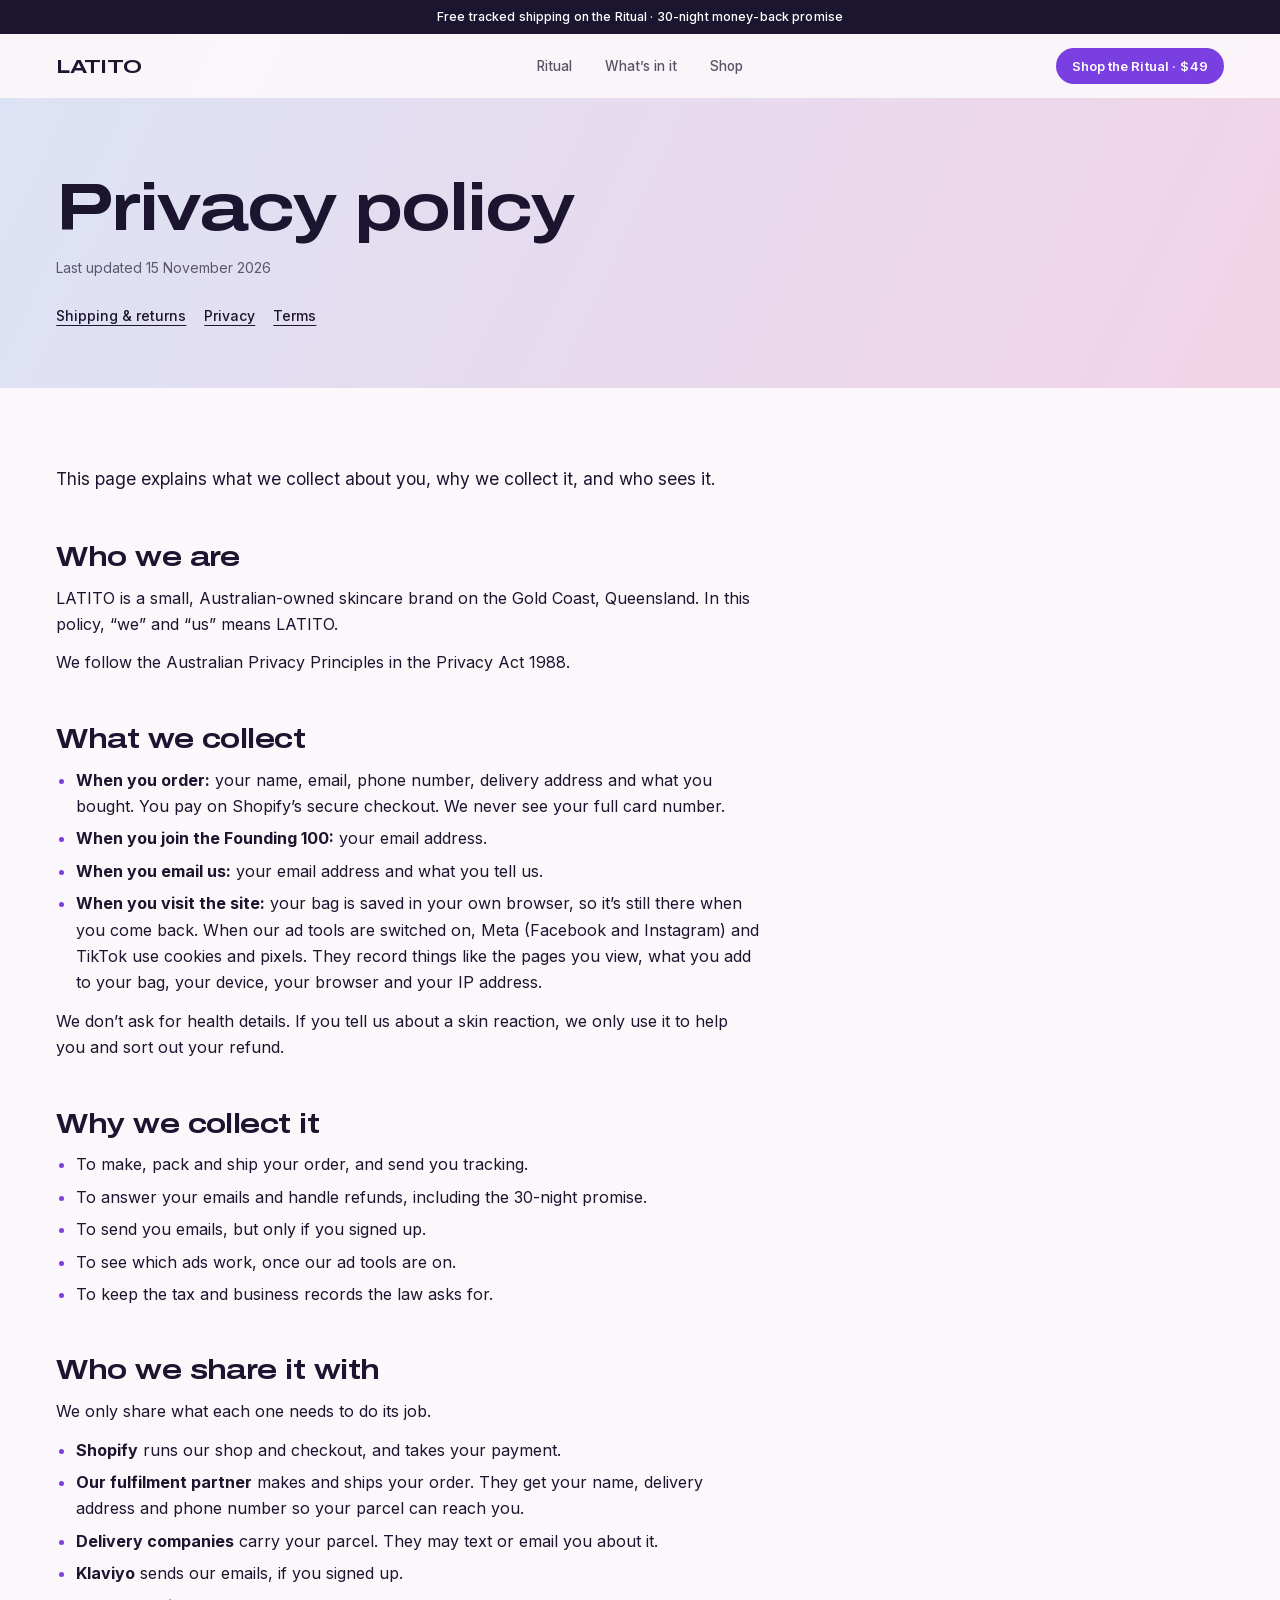
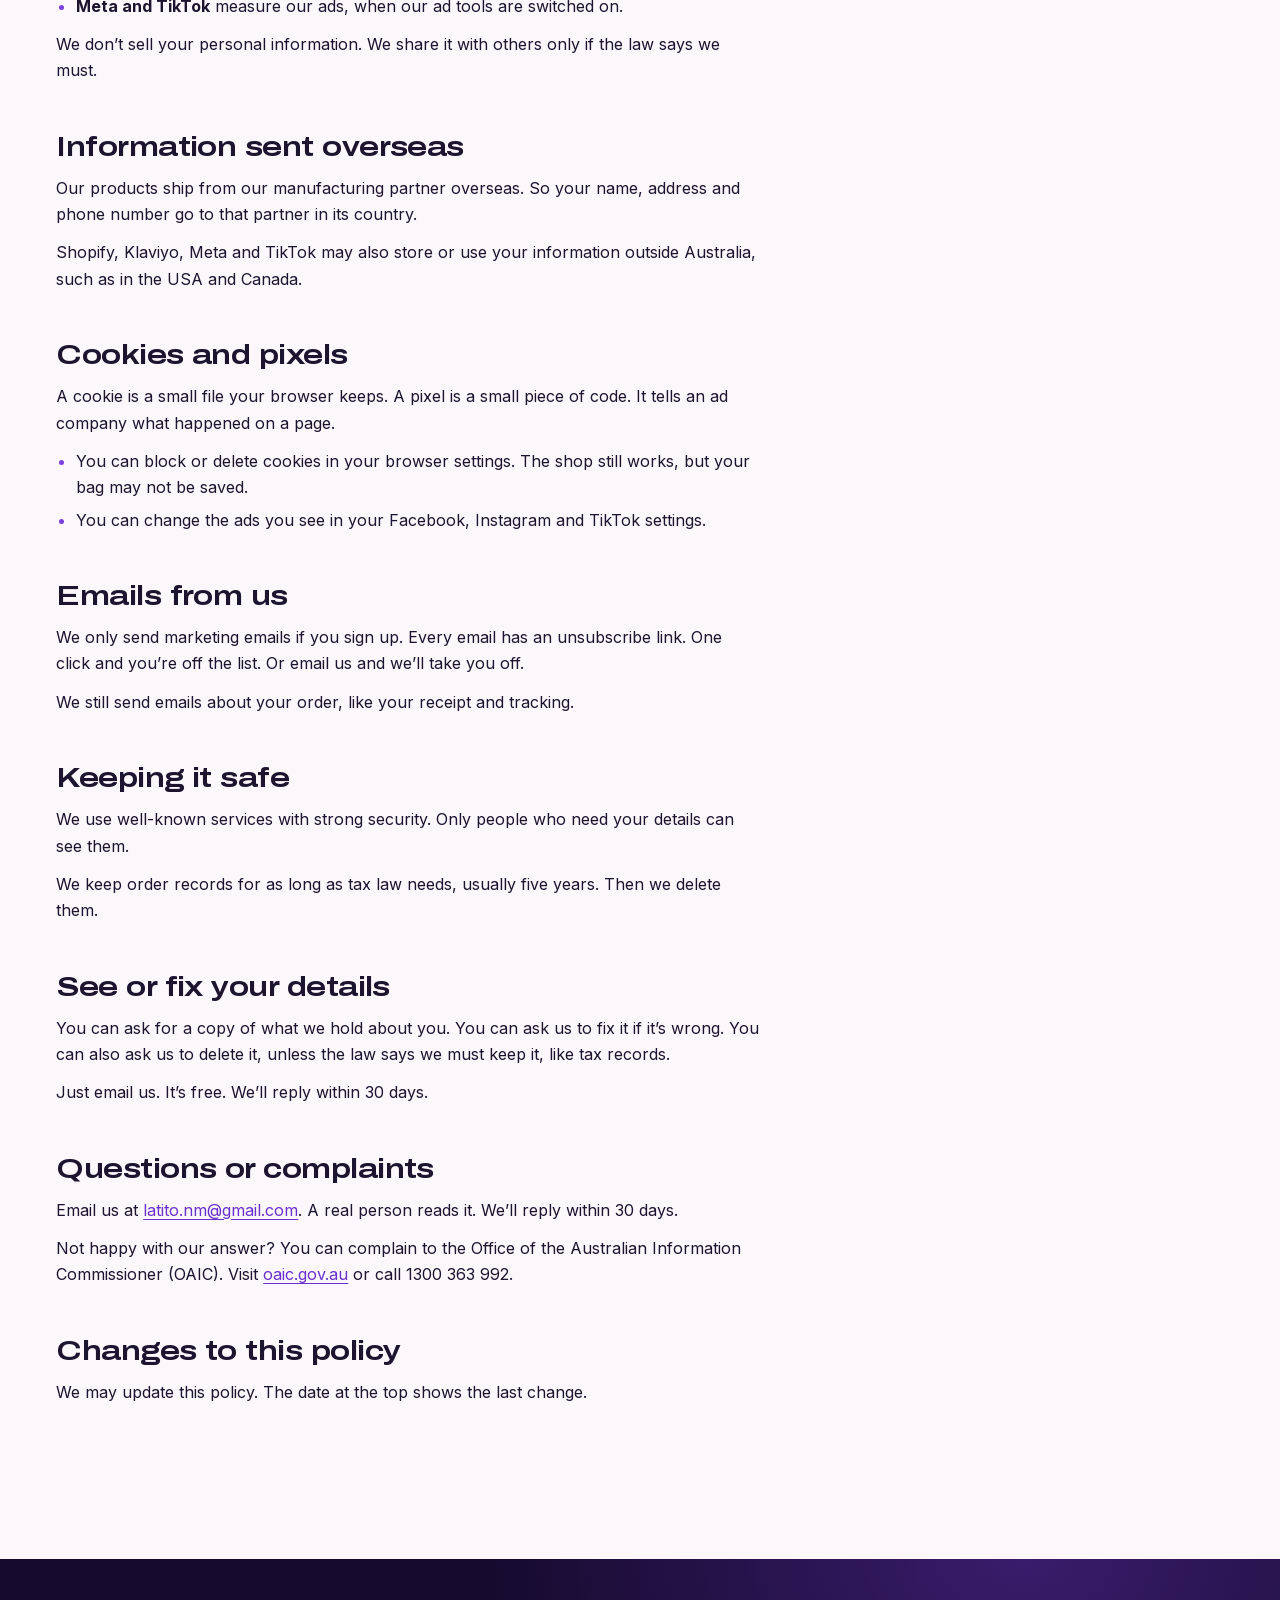
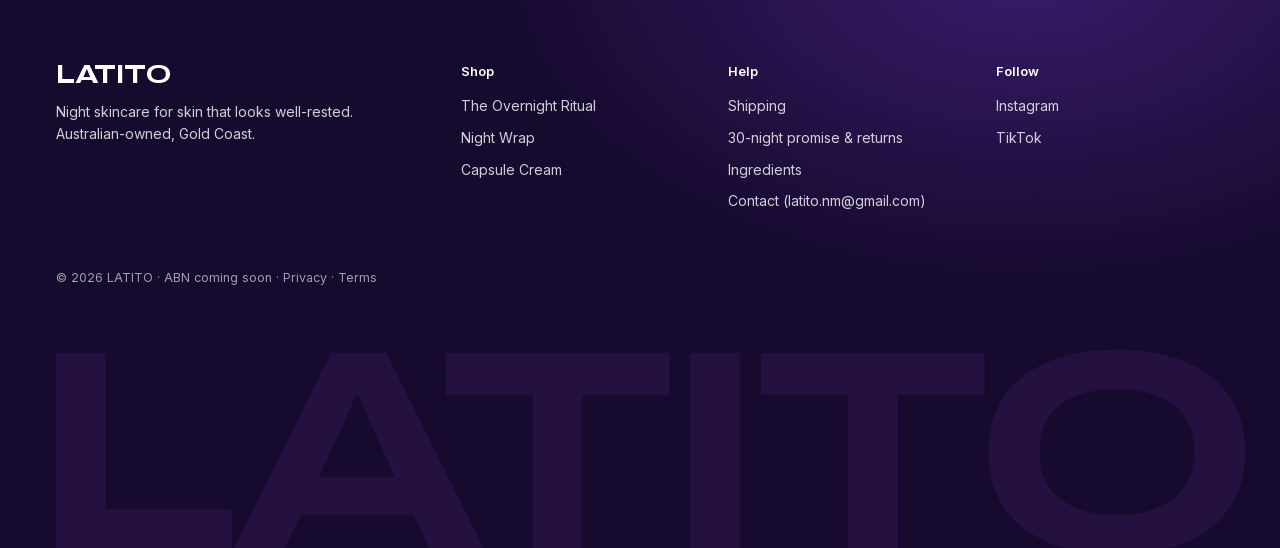
==== privacy.html @ 0ea008b0 "Stepped scroll film, policy pages, pixel and Klaviyo wiring, Shopify checkout handoff - One gesture " ====
<!doctype html>
<html lang="en-AU">
<head>
<meta name="robots" content="noindex, nofollow">
<meta charset="utf-8">
<meta name="viewport" content="width=device-width, initial-scale=1, viewport-fit=cover">
<title>Privacy policy | LATITO</title>
<meta name="description" content="How LATITO collects, uses and protects your personal information, under the Australian Privacy Principles.">
<link rel="canonical" href="https://latito.com.au/skin/privacy.html">
<meta name="theme-color" content="#DCE3F6">
<meta property="og:type" content="website">
<meta property="og:site_name" content="LATITO">
<meta property="og:title" content="Privacy policy | LATITO">
<meta property="og:description" content="How LATITO collects, uses and protects your personal information, under the Australian Privacy Principles.">
<meta property="og:url" content="https://latito.com.au/skin/privacy.html">
<meta property="og:image" content="https://latito.com.au/skin/assets/img/og.jpg">
<meta property="og:locale" content="en_AU">
<link rel="icon" href="assets/img/favicon.svg" type="image/svg+xml">
<link rel="preload" href="assets/fonts/archivo-var-latin.woff2" as="font" type="font/woff2" crossorigin>
<link rel="stylesheet" href="assets/css/styles.css">
<script src="assets/js/site.config.js" defer></script>
<script src="assets/js/track.js" defer></script>
<script src="assets/js/fill.js" defer></script>
</head>
<body class="is-legal" id="top">
<a class="skip" href="#main">Skip to content</a>

<header class="hdr" data-theme="light">
  <p class="announce"><span><span class="announce__l">Free tracked shipping on the Ritual · 30-night money-back promise</span></span></p>
  <nav class="nav" aria-label="Main">
    <a class="nav__brand" href="./">LATITO</a>
    <ul class="nav__links">
      <li><a href="./#ritual">Ritual</a></li>
      <li><a href="./#formula">What’s in it</a></li>
      <li><a href="./#shop">Shop</a></li>
    </ul>
    <div class="nav__end">
    <a class="btn btn--sm nav__cta is-on" href="./#shop">Shop the Ritual · <span data-m="ritual">$49</span></a>
    </div>
  </nav>
</header>

<main id="main">
  <section class="legal-hero">
    <div class="wrap">
      <h1 class="display">Privacy policy</h1>
      <p>Last updated 15 November 2026</p>
      <nav class="legal__nav" aria-label="Policies"><a href="shipping-returns.html">Shipping &amp; returns</a> <a href="privacy.html" aria-current="page">Privacy</a> <a href="terms.html">Terms</a></nav>
    </div>
  </section>
  <div class="legal">
    <div class="wrap">
      <div class="legal__body">
        <p>This page explains what we collect about you, why we collect it, and who sees it.</p>
        <!-- CONFIRM: the legal name of the business (sole trader or company). Businesses under $3 million turnover can be exempt from the Privacy Act; this policy follows the APPs anyway. -->
        <h2 id="who">Who we are</h2>
        <p>LATITO is a small, Australian-owned skincare brand on the Gold Coast, Queensland. In this policy, “we” and “us” means LATITO.</p>
        <p>We follow the Australian Privacy Principles in the Privacy Act 1988.</p>

        <h2 id="collect">What we collect</h2>
        <ul>
          <li><strong>When you order:</strong> your name, email, phone number, delivery address and what you bought. You pay on Shopify’s secure checkout. We never see your full card number.</li>
          <li><strong>When you join the Founding 100:</strong> your email address.</li>
          <li><strong>When you email us:</strong> your email address and what you tell us.</li>
          <li><strong>When you visit the site:</strong> your bag is saved in your own browser, so it’s still there when you come back. When our ad tools are switched on, Meta (Facebook and Instagram) and TikTok use cookies and pixels. They record things like the pages you view, what you add to your bag, your device, your browser and your IP address.</li>
        </ul>
        <p>We don’t ask for health details. If you tell us about a skin reaction, we only use it to help you and sort out your refund.</p>

        <h2 id="why">Why we collect it</h2>
        <ul>
          <li>To make, pack and ship your order, and send you tracking.</li>
          <li>To answer your emails and handle refunds, including the 30-night promise.</li>
          <li>To send you emails, but only if you signed up.</li>
          <li>To see which ads work, once our ad tools are on.</li>
          <li>To keep the tax and business records the law asks for.</li>
        </ul>

        <h2 id="share">Who we share it with</h2>
        <p>We only share what each one needs to do its job.</p>
        <ul>
          <li><strong>Shopify</strong> runs our shop and checkout, and takes your payment.</li>
          <li><strong>Our fulfilment partner</strong> makes and ships your order. They get your name, delivery address and phone number so your parcel can reach you.</li>
          <li><strong>Delivery companies</strong> carry your parcel. They may text or email you about it.</li>
          <li><strong>Klaviyo</strong> sends our emails, if you signed up.</li>
          <li><strong>Meta and TikTok</strong> measure our ads, when our ad tools are switched on.</li>
        </ul>
        <!-- CONFIRM: name the fulfilment partner (for example the DSers app and the AliExpress supplier) if you want them listed by name. -->
        <p>We don’t sell your personal information. We share it with others only if the law says we must.</p>

        <h2 id="overseas">Information sent overseas</h2>
        <p>Our products ship from our manufacturing partner overseas. So your name, address and phone number go to that partner in its country.</p>
        <p>Shopify, Klaviyo, Meta and TikTok may also store or use your information outside Australia, such as in the USA and Canada.</p>
        <!-- CONFIRM: the fulfilment partner's country (likely China) and add it above. Check each provider's current data locations. -->

        <h2 id="cookies">Cookies and pixels</h2>
        <p>A cookie is a small file your browser keeps. A pixel is a small piece of code. It tells an ad company what happened on a page.</p>
        <ul>
          <li>You can block or delete cookies in your browser settings. The shop still works, but your bag may not be saved.</li>
          <li>You can change the ads you see in your Facebook, Instagram and TikTok settings.</li>
        </ul>

        <h2 id="emails">Emails from us</h2>
        <p>We only send marketing emails if you sign up. Every email has an unsubscribe link. One click and you’re off the list. Or email us and we’ll take you off.</p>
        <p>We still send emails about your order, like your receipt and tracking.</p>

        <h2 id="safe">Keeping it safe</h2>
        <p>We use well-known services with strong security. Only people who need your details can see them.</p>
        <p>We keep order records for as long as tax law needs, usually five years. Then we delete them.</p>
        <!-- CONFIRM: how long order and email records are kept. -->

        <h2 id="access">See or fix your details</h2>
        <p>You can ask for a copy of what we hold about you. You can ask us to fix it if it’s wrong. You can also ask us to delete it, unless the law says we must keep it, like tax records.</p>
        <p>Just email us. It’s free. We’ll reply within 30 days.</p>

        <h2 id="contact">Questions or complaints</h2>
        <p>Email us at <a href="mailto:latito.nm@gmail.com" data-mailto><span data-c="email">latito.nm@gmail.com</span></a>. A real person reads it. We’ll reply within 30 days.</p>
        <p>Not happy with our answer? You can complain to the Office of the Australian Information Commissioner (OAIC). Visit <a href="https://www.oaic.gov.au/">oaic.gov.au</a> or call 1300 363 992.</p>

        <h2 id="changes">Changes to this policy</h2>
        <p>We may update this policy. The date at the top shows the last change.</p>
      </div>
    </div>
  </div>
</main>

<!-- ============ FOOTER ============ -->
<footer class="foot" data-nav-theme="plum">
  <div class="wrap">
    <div class="foot__grid">
      <div class="foot__brand">
        <p class="foot__mark">LATITO</p>
        <p>Night skincare for skin that looks well-rested. Australian-owned, Gold Coast.</p>
      </div>
      <nav class="foot__col" aria-label="Shop">
        <h2>Shop</h2>
        <ul><li><a href="./#shop">The Overnight Ritual</a></li><li><a href="./#shop">Night Wrap</a></li><li><a href="./#shop">Capsule Cream</a></li></ul>
      </nav>
      <nav class="foot__col" aria-label="Help">
        <h2>Help</h2>
        <ul>
          <li><a href="shipping-returns.html">Shipping</a></li>
          <li><a href="shipping-returns.html#promise">30-night promise &amp; returns</a></li>
          <li><a href="./#shop">Ingredients</a></li>
          <li><a href="mailto:latito.nm@gmail.com" data-mailto>Contact (<span data-c="email">latito.nm@gmail.com</span>)</a></li>
        </ul>
      </nav>
      <nav class="foot__col" aria-label="Follow">
        <h2>Follow</h2>
        <ul><li><a href="#" data-social="instagram">Instagram</a></li><li><a href="#" data-social="tiktok">TikTok</a></li></ul>
      </nav>
    </div>
    <p class="foot__legal">© 2026 LATITO · <span data-abn>ABN coming soon</span> · <a href="privacy.html">Privacy</a> · <a href="terms.html">Terms</a></p>
  </div>
  <p class="foot__giant" aria-hidden="true">LATITO</p>
</footer>
</body>
</html>
---- assets/css/styles.css ----
/* LATITO Skin — styles */
@font-face {
  font-family: 'Archivo';
  src: url(../fonts/archivo-var-latin.woff2) format('woff2');
  font-weight: 100 900;
  font-stretch: 62% 125%;
  font-style: normal;
  font-display: swap;
}
@font-face {
  font-family: 'Inter';
  src: url(../fonts/inter-var-latin.woff2) format('woff2');
  font-weight: 100 900;
  font-style: normal;
  font-display: swap;
}

:root {
  --bg-a: #DCE3F6;
  --bg-b: #F3D3E6;
  --ink: #1B1530;
  --ink-2: #5B5670;
  --violet: #7A3FE0;
  --violet-d: #6930CF;
  --plum-0: #160A2E;
  --plum-1: #3A1670;
  --blush-card: #F6E4EE;
  --paper: #FBF7FA;
  --line: rgba(27, 21, 48, .1);
  --f-display: 'Archivo', 'Helvetica Neue', Arial, sans-serif;
  --f-body: 'Inter', system-ui, -apple-system, 'Segoe UI', sans-serif;
  --ease-out: cubic-bezier(.23, 1, .32, 1);
  --ease-io: cubic-bezier(.77, 0, .175, 1);
  --ease-drawer: cubic-bezier(.32, .72, 0, 1);
  --gutter: max(clamp(20px, 4.4vw, 64px), env(safe-area-inset-left, 0px), env(safe-area-inset-right, 0px)); /* clears the notch in landscape */
  --maxw: 1320px;
  --bar-h: 34px;
  --nav-h: 64px;
  --sect: clamp(96px, 12vw, 176px);
}

*, *::before, *::after { box-sizing: border-box; }
html {
  -webkit-text-size-adjust: 100%;
  -webkit-tap-highlight-color: transparent;
  background: var(--paper);
}
body {
  margin: 0;
  font: 400 16px/1.55 var(--f-body);
  color: var(--ink);
  background: var(--paper);
  -webkit-font-smoothing: antialiased;
  -moz-osx-font-smoothing: grayscale;
  text-rendering: optimizeLegibility;
  overflow-x: clip;
}
img, svg, canvas { display: block; max-width: 100%; }
img { height: auto; }
h1, h2, h3, p, ol, ul, dl, dd, figure, blockquote, fieldset { margin: 0; padding: 0; }
ol, ul { list-style: none; }
fieldset { border: 0; min-width: 0; }
button, input { font: inherit; color: inherit; }
button { background: none; border: 0; cursor: pointer; padding: 0; }
a { color: inherit; }
button, a, [role="tab"], label.pill { touch-action: manipulation; }
button, [role="tab"], .btn { -webkit-user-select: none; user-select: none; }
::selection { background: var(--violet); color: #fff; }
:focus-visible { outline: 2px solid var(--violet); outline-offset: 3px; border-radius: 6px; }
.nw { white-space: nowrap; }
.sr-only { position: absolute !important; width: 1px; height: 1px; padding: 0; margin: -1px; overflow: hidden; clip: rect(0 0 0 0); white-space: nowrap; border: 0; }
.skip { position: fixed; left: 16px; top: 12px; z-index: 100; padding: 10px 16px; border-radius: 999px; background: var(--ink); color: #fff; text-decoration: none; transform: translateY(-160%); transition: transform .2s var(--ease-out); }
.skip:focus { transform: none; }
[hidden] { display: none !important; }

.wrap { width: 100%; max-width: calc(var(--maxw) + var(--gutter) * 2); margin: 0 auto; padding: 0 var(--gutter); }

/* ---------- type ---------- */
.display {
  font-family: var(--f-display);
  font-stretch: 125%;
  font-weight: 650;
  letter-spacing: -.03em;
  line-height: 1;
}
.accent { color: var(--violet); }
.h2 { font-size: clamp(34px, 4.4vw, 64px); }
.h2 .accent { display: block; }
.eyebrow { font-size: 13px; font-weight: 500; color: var(--ink-2); margin-bottom: 16px; letter-spacing: .005em; }
.lede { font-size: clamp(17px, 1.35vw, 19px); line-height: 1.5; max-width: 34em; }
.note { color: var(--ink-2); font-size: 15px; }

/* ---------- buttons ---------- */
.btn {
  --bg: var(--violet);
  display: inline-flex; align-items: center; justify-content: center; gap: .35em;
  min-height: 44px; padding: 0 22px;
  border-radius: 999px;
  background: var(--bg); color: #fff;
  font: 600 14px/1 var(--f-body); letter-spacing: .005em;
  text-decoration: none; white-space: nowrap;
  transition: transform .16s var(--ease-out), background-color .2s ease;
}
.btn:active { transform: scale(.97); }
.btn--block { width: 100%; min-height: 52px; font-size: 15px; }
.btn--sm { min-height: 40px; padding: 0 18px; font-size: 14px; }
.btn--light { --bg: #fff; color: var(--plum-0); }
.tlink { font-size: 14px; font-weight: 500; text-decoration: underline; text-underline-offset: 5px; text-decoration-thickness: 1px; text-decoration-color: currentColor; transition: color .2s ease; }
.round { width: 44px; height: 44px; border-radius: 50%; display: grid; place-items: center; background: #fff; color: var(--ink); transition: transform .16s var(--ease-out), background-color .2s ease; }
.round:active { transform: scale(.94); }
.round--sm { width: 36px; height: 36px; background: rgba(27, 21, 48, .06); }
@media (hover: hover) and (pointer: fine) {
  .btn:hover { --bg: var(--violet-d); }
  .btn--light:hover { --bg: #EFE6FB; }
  .tlink:hover { color: var(--violet); }
  .round:hover { background: var(--ink); color: #fff; }
}

/* ---------- header ---------- */
.hdr {
  position: fixed; inset: 0 0 auto; z-index: 40;
  transition: transform .45s var(--ease-out);
}
.hdr.is-tucked { transform: translateY(calc(var(--bar-h) * -1)); }
.announce {
  height: var(--bar-h); display: flex; align-items: center; justify-content: center;
  padding: 0 16px; background: var(--ink); color: #fff;
  font-size: 12.5px; font-weight: 500; letter-spacing: .01em; text-align: center;
  white-space: nowrap; overflow: hidden; text-overflow: ellipsis;
}
.announce > span { min-width: 0; overflow: hidden; text-overflow: ellipsis; }
.announce__x, .announce__s { display: none; }
.is-xmas .announce__x { display: inline; }
.nav {
  position: relative;
  height: var(--nav-h);
  display: grid; grid-template-columns: 1fr auto 1fr; align-items: center;
  padding: 0 var(--gutter);
  color: var(--ink);
  transition: color .3s ease;
}
.nav::before { content: ''; position: absolute; inset: 0; z-index: -1; opacity: 0; background: var(--paper); transition: opacity .3s ease, background-color .3s ease; }
.hdr[data-theme="light"] .nav::before { opacity: .94; }
.hdr[data-theme="plum"] .nav { color: #fff; }
.hdr[data-theme="plum"] .nav::before { opacity: .92; background: var(--plum-0); }
.nav__brand { justify-self: start; font: 700 19px/1 var(--f-display); font-stretch: 125%; letter-spacing: -.02em; text-decoration: none; }
.nav__links { display: flex; gap: clamp(18px, 2.6vw, 40px); }
.nav__links a { position: relative; display: block; padding: 10px 0; font-size: 13.5px; font-weight: 500; text-decoration: none; opacity: .72; transition: opacity .2s ease; }
.nav__links a::after { content: ''; position: absolute; left: 0; right: 0; bottom: 4px; height: 1.5px; background: currentColor; transform: scaleX(0); transform-origin: left; transition: transform .35s var(--ease-out); }
.nav__links a.is-active { opacity: 1; }
.nav__links a.is-active::after { transform: scaleX(1); }
@media (hover: hover) and (pointer: fine) { .nav__links a:hover { opacity: 1; } }
.nav__end { justify-self: end; display: flex; align-items: center; gap: 12px; }
.nav__cta { min-height: 36px; padding: 0 16px; font-size: 13px; opacity: 0; visibility: hidden; pointer-events: none; transform: translateY(-6px) scale(.97);
  transition: opacity .18s ease, transform .25s var(--ease-out), visibility 0s linear .25s, background-color .2s ease; }
.nav__cta.is-on { opacity: 1; visibility: visible; pointer-events: auto; transform: none;
  transition: opacity .25s ease, transform .35s var(--ease-out), visibility 0s, background-color .2s ease; }
.nav__cta.is-on:active { transform: scale(.97); }
.nav__bag { position: relative; width: 40px; height: 40px; border-radius: 50%; display: grid; place-items: center; background: var(--ink); color: #fff; transition: transform .16s var(--ease-out), background-color .3s ease, color .3s ease; }
.nav__bag:active { transform: scale(.94); }
.hdr[data-theme="plum"] .nav__bag { background: #fff; color: var(--plum-0); }
.nav__count { position: absolute; top: -3px; right: -4px; min-width: 18px; height: 18px; padding: 0 5px; border-radius: 999px; background: var(--violet); color: #fff; font: 600 11px/18px var(--f-body); text-align: center; transform: scale(0); transition: transform .3s var(--ease-out); }
.nav__count.has { transform: scale(1); }
.nav__count.bump { animation: bump .45s var(--ease-out); }
@keyframes bump { 40% { transform: scale(1.3); } }

/* ---------- film ---------- */
.film { position: relative; height: 500vh; height: 500lvh; background: var(--bg-a); }
.film__stage { position: sticky; top: 0; height: 100vh; height: 100lvh; overflow: hidden; }
.film__media { position: absolute; inset: 0; background: linear-gradient(115deg, var(--bg-a), var(--bg-b)); }
.film__still, .film__canvas { position: absolute; inset: 0; width: 100%; height: 100%; object-fit: cover; object-position: 60% 50%; transform-origin: 64% 55%; }
.js .film__still:not([data-still="1"]) { opacity: 0; display: none; }
.js .is-stills .film__still { display: block; } /* stills 2-4 only download in stills mode */
.film__canvas { z-index: 1; }
.film__scrim { position: absolute; inset: 0; z-index: 2; pointer-events: none; background: linear-gradient(90deg, rgba(232, 234, 248, .55) 0%, rgba(232, 234, 248, .34) 30%, rgba(232, 234, 248, .14) 46%, rgba(232, 234, 248, 0) 58%); }
.beat {
  position: absolute; inset: 0; z-index: 3;
  display: flex; flex-direction: column; justify-content: center; align-items: flex-start;
  padding: calc(var(--bar-h) + var(--nav-h)) var(--gutter) 64px;
  max-width: calc(var(--maxw) + var(--gutter) * 2); margin: 0 auto;
  pointer-events: none;
}
.beat > * { pointer-events: auto; max-width: min(46vw, 640px); }
.beat--low { justify-content: flex-end; padding-bottom: clamp(56px, 9vh, 104px); }
.js .beat:not([data-beat="1"]) { visibility: hidden; opacity: 0; }
.beat__h { font-size: clamp(38px, 4.9vw, 78px); }
.beat__h .ln { display: block; overflow: hidden; padding: .04em 0 .1em; margin: -.04em 0 -.1em; }
.beat__h .ln__in { display: block; }
.beat__h + * { margin-top: 22px; }
.beat__sub { font-size: clamp(15px, 1.15vw, 17px); color: var(--ink-2); max-width: 30em; }
.beat__ctas { display: flex; flex-wrap: wrap; align-items: center; gap: 12px 22px; margin-top: 28px; }
.beat__trust { margin-top: 22px; font-size: 12.5px; color: var(--ink-2); }
.stats { display: grid; grid-template-columns: repeat(3, 1fr); gap: 18px clamp(18px, 2vw, 32px); margin-top: 30px; max-width: min(44vw, 620px) !important; } /* stays in the clean left zone */
.stat__v { font: 650 clamp(24px, 2.2vw, 34px)/1 var(--f-display); font-stretch: 125%; letter-spacing: -.03em; color: var(--violet-d); }
.beat .accent { color: var(--violet-d); } /* deeper violet holds 3:1 over every film frame */
.stat dd { margin-top: 8px; font-size: 13px; line-height: 1.45; color: var(--ink-2); max-width: 15em; }
.beat--low .tlink { margin-top: 26px; }
.js .beat[data-beat="1"] .ln__in { animation: lnUp 1.15s var(--ease-out) .1s both; }
.js .beat[data-beat="1"] .ln + .ln .ln__in { animation-delay: .19s; }
.js .beat[data-beat="1"] [data-fx] { animation: fxUp .9s var(--ease-out) .38s both; }
.js .beat[data-beat="1"] .beat__ctas { animation-delay: .46s; }
.js .beat[data-beat="1"] .beat__trust { animation-delay: .54s; }
@keyframes lnUp { from { transform: translateY(112%); } }
@keyframes fxUp { from { opacity: 0; transform: translateY(16px); } }
.film__cue { position: absolute; left: 50%; bottom: 22px; z-index: 3; transform: translateX(-50%); font-size: 12px; font-weight: 500; color: var(--ink-2); letter-spacing: .02em; }
.film__cue::after { content: ''; display: block; width: 1.5px; height: 22px; margin: 8px auto 0; background: currentColor; transform-origin: top; animation: cue 2.2s var(--ease-io) infinite; }
@keyframes cue { 0% { transform: scaleY(0); } 45% { transform: scaleY(1); transform-origin: top; } 55% { transform: scaleY(1); transform-origin: bottom; } 100% { transform: scaleY(0); transform-origin: bottom; } }

/* ---------- shop (plum) ---------- */
.shop {
  position: relative; z-index: 2;
  margin-top: -100vh; margin-top: -100lvh;
  padding: clamp(96px, 11vw, 144px) 0 clamp(80px, 9vw, 128px);
  border-radius: 32px 32px 0 0;
  background: radial-gradient(60% 55% at 70% 30%, rgba(122, 63, 224, .42), rgba(122, 63, 224, 0) 70%), radial-gradient(50% 50% at 10% 90%, rgba(58, 22, 112, .9), rgba(58, 22, 112, 0) 70%), var(--plum-0);
  color: #fff;
}
.pcard {
  display: grid; grid-template-columns: minmax(0, 1.05fr) minmax(0, 1fr); gap: clamp(28px, 4vw, 64px);
  padding: clamp(14px, 1.6vw, 22px);
  border-radius: 28px;
  background: rgba(255, 255, 255, .045);
  box-shadow: inset 0 0 0 1px rgba(255, 255, 255, .08);
}
.pcard__media { min-width: 0; }
.gallery__main { aspect-ratio: 1; border-radius: 20px; overflow: hidden; background: var(--blush-card); }
.gallery__main img { width: 100%; height: 100%; object-fit: cover; transition: opacity .25s ease; }
.gallery__main img.is-swapping { opacity: 0; }
.gallery__thumbs { display: flex; gap: 10px; margin-top: 12px; }
.thumb { width: 64px; height: 64px; border-radius: 12px; overflow: hidden; background: var(--blush-card); opacity: .6; transition: opacity .2s ease, transform .16s var(--ease-out); box-shadow: 0 0 0 0 transparent; }
.thumb[aria-pressed="true"] { opacity: 1; box-shadow: 0 0 0 2px #fff; }
.thumb:active { transform: scale(.95); }
@media (hover: hover) and (pointer: fine) { .thumb:hover { opacity: 1; } }
.pcard__info { padding: clamp(4px, 1.6vw, 24px) clamp(4px, 1.6vw, 24px) 8px 0; min-width: 0; }
.tabs { display: flex; flex-wrap: wrap; gap: 6px; padding: 5px; border-radius: 999px; background: rgba(255, 255, 255, .07); width: max-content; max-width: 100%; margin-bottom: 30px; }
.tab { display: inline-flex; align-items: center; gap: 8px; min-height: 38px; padding: 0 16px; border-radius: 999px; font-size: 13.5px; font-weight: 500; color: rgba(255, 255, 255, .72); transition: background-color .2s ease, color .2s ease; }
.tab[aria-selected="true"] { background: #fff; color: var(--plum-0); }
.tab__badge { font-size: 11px; font-weight: 600; padding: 3px 8px; border-radius: 999px; background: var(--violet); color: #fff; }
@media (hover: hover) and (pointer: fine) { .tab[aria-selected="false"]:hover { color: #fff; } .shop .tlink:hover { color: #D9C6FF; } }
.panel:focus-visible { outline-offset: 8px; }
.shop .eyebrow { color: rgba(255, 255, 255, .66); margin-bottom: 12px; }
.panel__title { font-size: clamp(32px, 3.4vw, 50px); }
.price { display: flex; align-items: baseline; flex-wrap: wrap; gap: 4px 12px; margin-top: 16px; }
.price__now { font: 650 28px/1 var(--f-display); font-stretch: 125%; letter-spacing: -.02em; }
.price__was { font-size: 16px; color: rgba(255, 255, 255, .55); }
.price__save { font-size: 13px; font-weight: 600; color: #D9C6FF; }
.panel__line { margin-top: 14px; color: rgba(255, 255, 255, .78); font-size: 15.5px; max-width: 32em; }
.qty { display: flex; flex-wrap: wrap; gap: 14px 8px; margin: 26px 0 16px; }
.pill { position: relative; display: inline-flex; }
.pill input { position: absolute; opacity: 0; inset: 0; margin: 0; cursor: pointer; }
.pill > span { display: flex; flex-direction: column; justify-content: center; min-height: 44px; padding: 8px 18px; line-height: 1.25; white-space: nowrap; border-radius: 999px; font-size: 13.5px; font-weight: 500; color: rgba(255, 255, 255, .78); background: rgba(255, 255, 255, .07); transition: background-color .2s ease, color .2s ease; }
.pill input:checked + span { background: #EFE6FB; color: var(--plum-0); }
.pill input:focus-visible + span { outline: 2px solid #fff; outline-offset: 3px; }
.pill__per { margin-top: 2px; font-size: 12px; opacity: .78; }
.pill__tag { position: absolute; top: -9px; right: 14px; padding: 3px 8px; border-radius: 999px; background: var(--violet); color: #fff; font: 600 10.5px/1.2 var(--f-body); letter-spacing: .01em; box-shadow: 0 0 0 2px var(--plum-0); pointer-events: none; }
/* value stack */
.vs { margin-top: 20px; padding: 14px 18px 14px; border-radius: 18px; background: rgba(255, 255, 255, .055); box-shadow: inset 0 0 0 1px rgba(255, 255, 255, .09); }
.vs__h { margin-bottom: 6px; font: 650 13px/1.2 var(--f-display); font-stretch: 112%; letter-spacing: .01em; }
.vs__rows li { display: flex; justify-content: space-between; gap: 12px; padding: 6px 0; font-size: 14px; color: rgba(255, 255, 255, .86); }
.vs__rows li + li { border-top: 1px solid rgba(255, 255, 255, .08); }
.vs__rows li > span:last-child { flex: none; font-weight: 600; color: #fff; font-variant-numeric: tabular-nums; }
.vs__rows .vs__free { color: #D9C6FF; }
.vs__total { margin-top: 6px; padding-top: 10px; border-top: 1px solid rgba(255, 255, 255, .18); font-size: 14.5px; color: rgba(255, 255, 255, .86); }
.vs__total strong { color: #fff; font-weight: 700; }
/* under the buy button: delivery date, promise seal, payment marks */
.eta { margin-top: 12px; font-size: 13px; text-align: center; color: rgba(255, 255, 255, .78); text-wrap: balance; }
.eta b { font-weight: 600; color: #fff; white-space: nowrap; }
.promise { display: flex; align-items: center; justify-content: center; gap: 12px; margin-top: 14px; }
.promise p { font-size: 14px; font-weight: 500; line-height: 1.4; max-width: 19em; text-wrap: balance; }
.seal { flex: none; width: 56px; height: 56px; }
.seal__bg { fill: var(--violet); }
.seal text { font: 700 12px/1 var(--f-display); font-stretch: 112%; fill: #fff; }
.seal__ring { transform-origin: 50px 50px; animation: spin 48s linear infinite; }
@keyframes spin { to { transform: rotate(360deg); } }
.pay { display: flex; flex-wrap: wrap; justify-content: center; gap: 6px; margin-top: 14px; color: rgba(255, 255, 255, .74); }
.pm { width: 38px; height: 24px; }
.afterpay { margin-top: 8px; font-size: 13px; text-align: center; color: rgba(255, 255, 255, .78); }
.faq-hook { display: inline-block; margin-top: 20px; color: rgba(255, 255, 255, .88); }
.sprite { position: absolute; width: 0; height: 0; overflow: hidden; }
.ticks { margin: 22px 0 6px; display: grid; gap: 10px; }
.ticks li { position: relative; padding-left: 28px; font-size: 14px; color: rgba(255, 255, 255, .86); }
.ticks li::before { content: ''; position: absolute; left: 0; top: 2px; width: 18px; height: 18px; border-radius: 50%; background: var(--violet) url("data:image/svg+xml,%3Csvg xmlns='http://www.w3.org/2000/svg' viewBox='0 0 18 18'%3E%3Cpath d='M5 9.4l2.6 2.4L13 6.4' fill='none' stroke='%23fff' stroke-width='1.8' stroke-linecap='round' stroke-linejoin='round'/%3E%3C/svg%3E") center/18px no-repeat; }
.accs { margin-top: 22px; }

/* accordions (shared) */
.acc { border-top: 1px solid var(--line); }
.acc:last-child { border-bottom: 1px solid var(--line); }
.shop .acc { border-color: rgba(255, 255, 255, .12); }
.acc h3 { font: inherit; }
.acc__btn { width: 100%; display: flex; align-items: center; justify-content: space-between; gap: 16px; padding: 16px 0; text-align: left; font-size: 15px; font-weight: 600; }
.acc__icon { position: relative; flex: none; width: 14px; height: 14px; }
.acc__icon::before, .acc__icon::after { content: ''; position: absolute; left: 0; right: 0; top: 6.25px; height: 1.5px; border-radius: 2px; background: currentColor; transition: transform .3s var(--ease-out); }
.acc__icon::after { transform: rotate(90deg); }
.acc__btn[aria-expanded="true"] .acc__icon::after { transform: rotate(0deg); }
.acc__panel { display: grid; grid-template-rows: 0fr; transition: grid-template-rows .32s var(--ease-out); }
.acc__panel > .acc__inner { overflow: hidden; opacity: 0; transition: opacity .25s ease; }
.acc__panel.is-open { grid-template-rows: 1fr; }
.acc__panel.is-open > .acc__inner { opacity: 1; }
.acc__inner > * { margin-bottom: 18px; }
.acc__inner p + p { margin-top: -6px; }
.shop .acc__inner { color: rgba(255, 255, 255, .8); font-size: 14.5px; }
.steps-list { counter-reset: s; display: grid; gap: 10px; }
.steps-list li { counter-increment: s; position: relative; padding-left: 30px; }
.steps-list li::before { content: counter(s); position: absolute; left: 0; top: 1px; width: 20px; height: 20px; border-radius: 50%; background: rgba(255, 255, 255, .12); font-size: 11.5px; font-weight: 600; text-align: center; line-height: 20px; }
.dots { display: grid; gap: 10px; }
.dots li { position: relative; padding-left: 18px; }
.dots li::before { content: ''; position: absolute; left: 2px; top: .62em; width: 5px; height: 5px; border-radius: 50%; background: currentColor; opacity: .7; }

/* ---------- sections ---------- */
.sect { padding: var(--sect) 0; position: relative; }
.sect__head { margin-bottom: clamp(40px, 5vw, 72px); }

/* why */
.why { background: var(--paper); }
.why__head { display: grid; grid-template-columns: 1.1fr .9fr; gap: 32px 64px; align-items: end; margin-bottom: clamp(40px, 5vw, 64px); }
.why__side { display: flex; flex-direction: column; gap: 28px; }
.rail-nav { display: flex; gap: 10px; }
.rail-nav .round { background: var(--blush-card); }
.rail {
  display: grid; grid-auto-flow: column; grid-auto-columns: clamp(272px, 26vw, 360px); gap: 20px;
  overflow-x: auto; overscroll-behavior-x: contain; scroll-snap-type: x mandatory; scrollbar-width: none;
  padding: 0 var(--gutter) 8px; scroll-padding: 0 var(--gutter);
  max-width: calc(var(--maxw) + var(--gutter) * 2); margin: 0 auto;
}
.rail::-webkit-scrollbar { display: none; }
.fix { scroll-snap-align: start; display: flex; flex-direction: column; }
.fix img { width: 100%; aspect-ratio: 4 / 5; object-fit: cover; border-radius: 22px; background: var(--blush-card); }
.fix__q { margin: 22px 0 10px; font: 650 clamp(20px, 1.6vw, 24px)/1.12 var(--f-display); font-stretch: 112%; letter-spacing: -.02em; }
.fix p { font-size: 15.5px; color: var(--ink); max-width: 30em; }

/* ritual */
.ritual { background: linear-gradient(160deg, var(--bg-a), var(--bg-b)); }
.steps { display: grid; grid-template-columns: repeat(3, 1fr); gap: clamp(20px, 2.6vw, 40px); }
.step:nth-child(2) { margin-top: clamp(0px, 6vw, 88px); }
.step:nth-child(3) { margin-top: clamp(0px, 12vw, 176px); }
.step img { width: 100%; aspect-ratio: 4 / 5; object-fit: cover; border-radius: 24px; background: var(--blush-card); }
.step__time { margin-top: 22px; font: 650 15px/1 var(--f-display); font-stretch: 125%; color: var(--violet); letter-spacing: -.01em; }
.step__h { margin: 10px 0 10px; font: 650 clamp(22px, 1.9vw, 28px)/1.1 var(--f-display); font-stretch: 118%; letter-spacing: -.02em; }
.step p:last-child { max-width: 28em; }
.ritual__cta, .mid-cta { margin-top: clamp(48px, 5vw, 72px); }

/* expect */
.expect { background: var(--paper); }
.expect__grid { display: grid; grid-template-columns: minmax(0, 1.1fr) minmax(0, 1fr); gap: 48px clamp(48px, 7vw, 120px); align-items: start; }
.expect .h2 { font-size: clamp(34px, 4vw, 58px); }
.expect__head { position: sticky; top: calc(var(--nav-h) + 40px); }
.expect__head .note { margin-top: 28px; max-width: 26em; }
.timeline { display: grid; gap: 16px; }
.tl { display: grid; grid-template-columns: minmax(150px, .5fr) 1fr; gap: 24px; align-items: baseline; padding: clamp(28px, 3vw, 40px); border-radius: 24px; background: var(--blush-card); }
.tl:nth-child(2) { background: #EEE3F4; }
.tl:nth-child(3) { background: #E4E2F6; }
.tl__when { font-size: clamp(28px, 2.8vw, 40px); color: var(--violet); }
.tl p:last-child { font-size: 17px; }

/* compare */
.compare { background: var(--paper); padding-top: 0; }
.table-wrap { overflow-x: auto; border-radius: 24px; background: #fff; }
.ctable { width: 100%; min-width: 680px; border-collapse: collapse; font-size: 15px; }
.ctable th, .ctable td { padding: 20px 24px; text-align: left; vertical-align: top; }
.ctable thead th { font-weight: 600; font-size: 14px; color: var(--ink-2); padding-top: 26px; }
.ctable thead th.is-us { color: #fff; font-family: var(--f-display); font-stretch: 125%; font-size: 16px; letter-spacing: -.01em; }
.ctable tbody th { font-weight: 600; width: 22%; }
.ctable tbody tr + tr th, .ctable tbody tr + tr td { border-top: 1px solid var(--line); }
.ctable tbody td { color: var(--ink-2); }
.ctable .is-us { background: var(--violet); color: #fff; font-weight: 600; width: 26%; }
.ctable tbody tr + tr td.is-us { border-top-color: rgba(255, 255, 255, .16); }
.ctable tbody tr:last-child .is-us { border-radius: 0 0 0 0; }
.ctable th:first-child, .ctable td:first-child { position: sticky; left: 0; background: #fff; z-index: 1; }

/* Christmas gifting (seasonal; main.js unhides it) */
.gift { background: #EEE3F4; }
.gift__grid { display: grid; grid-template-columns: 1.15fr .85fr; gap: clamp(32px, 6vw, 96px); align-items: center; }
.gift__img img { width: 100%; aspect-ratio: 4 / 5; object-fit: cover; border-radius: 24px; background: var(--blush-card); }
.gift__body { margin-top: 26px; }
.gift__ticks { margin: 26px 0 34px; gap: 12px; }
.gift__ticks li { font-size: 16px; color: var(--ink); }
.gift__ticks li::before { top: 3px; }
.gift__fine { margin-top: 18px; font-size: 13px; }

/* trust */
.trust { background: var(--blush-card); }
.trust__grid { display: grid; grid-template-columns: .85fr 1.15fr; gap: clamp(32px, 6vw, 96px); align-items: center; }
.trust__img img { width: 100%; aspect-ratio: 4 / 5; object-fit: cover; border-radius: 24px; background: var(--paper); }
.trust__note { margin-top: 26px; font-size: 17px; max-width: 34em; }
.trust__mail { margin-top: 14px; font-size: 16px; }
.sig { margin-top: 20px; font-weight: 600; }
.badges { display: flex; flex-wrap: wrap; gap: 8px; margin-top: 32px; }
.badges li { display: inline-flex; align-items: center; gap: 8px; min-height: 36px; padding: 0 14px; border-radius: 999px; background: #fff; font-size: 13px; font-weight: 500; }
.badges li::before { content: ''; width: 6px; height: 6px; border-radius: 50%; background: var(--violet); }
.founding {
  margin-top: clamp(64px, 8vw, 112px);
  display: grid; grid-template-columns: 1fr 1.1fr auto; gap: 24px clamp(32px, 4vw, 64px); align-items: center;
  padding: clamp(32px, 4.4vw, 64px);
  border-radius: 28px;
  background: radial-gradient(70% 120% at 85% 0%, rgba(122, 63, 224, .5), rgba(122, 63, 224, 0) 70%), var(--plum-0);
  color: #fff;
}
.founding__h { font-size: clamp(28px, 3vw, 44px); }
.accent-l { color: #C7A6FF; display: block; }
.founding p { color: rgba(255, 255, 255, .82); font-size: 15.5px; }
.founding strong { color: #fff; }

/* faq */
.faq { background: var(--paper); }
.faq__grid { display: grid; grid-template-columns: .8fr 1.2fr; gap: 40px clamp(48px, 7vw, 120px); align-items: start; }
.faq .h2 { position: sticky; top: calc(var(--nav-h) + 40px); }
.faq .acc__btn { padding: 22px 0; font-size: clamp(16px, 1.2vw, 18px); }
.faq .acc__inner { font-size: 16px; max-width: 40em; }
.faq__more { margin-top: 28px; font-size: 16px; }
.faq__more a { font-weight: 600; color: var(--violet); text-decoration: underline; text-underline-offset: 4px; text-decoration-thickness: 1px; }

/* final */
.final { position: relative; min-height: min(92vh, 860px); display: flex; align-items: center; overflow: hidden; background: var(--bg-b); }
.final__bg { position: absolute; inset: 0; width: 100%; height: 100%; object-fit: cover; object-position: 60% 50%; }
.final__copy { position: relative; z-index: 1; }
.final__h { max-width: 9.5em; }
.final__sub { margin: 22px 0 30px; color: var(--ink-2); font-size: 17px; max-width: 24em; }

/* footer */
.foot { position: relative; overflow: hidden; background: radial-gradient(60% 80% at 80% 0%, rgba(122, 63, 224, .35), rgba(122, 63, 224, 0) 70%), var(--plum-0); color: rgba(255, 255, 255, .8); padding: clamp(72px, 8vw, 112px) 0 0; font-size: 14px; }
.foot__grid { display: grid; grid-template-columns: 1.6fr 1fr 1fr 1fr; gap: 40px; }
.foot__mark { font: 700 26px/1 var(--f-display); font-stretch: 125%; letter-spacing: -.02em; color: #fff; margin-bottom: 14px; }
.foot__brand p:last-child { max-width: 24em; }
.foot__col h2 { font-size: 13px; font-weight: 600; color: #fff; margin-bottom: 14px; }
.foot__col ul { display: grid; gap: 10px; }
.foot a { text-decoration: none; transition: color .2s ease; }
@media (hover: hover) and (pointer: fine) { .foot a:hover { color: #fff; text-decoration: underline; text-underline-offset: 4px; } }
.foot__legal { margin-top: 56px; font-size: 12.5px; color: rgba(255, 255, 255, .6); }
.foot__giant { margin: 24px 0 -0.18em; text-align: center; font: 700 22.5vw/1 var(--f-display); font-stretch: 125%; letter-spacing: -.045em; color: #24113F; user-select: none; white-space: nowrap; }

/* ---------- policy pages (privacy, terms, shipping & returns) ---------- */
.legal-hero { padding: calc(var(--bar-h) + var(--nav-h) + clamp(44px, 6vw, 88px)) 0 clamp(36px, 4.5vw, 60px); background: linear-gradient(115deg, var(--bg-a), var(--bg-b)); }
.legal-hero h1 { font-size: clamp(38px, 5.2vw, 72px); }
.legal-hero p { margin-top: 16px; font-size: 14px; color: var(--ink-2); }
.legal { padding: clamp(44px, 6vw, 88px) 0 var(--sect); }
.legal__body { max-width: 44em; }
.legal__body > p:first-child { font-size: clamp(17px, 1.35vw, 19px); }
.legal h2 { margin: 48px 0 12px; font: 650 clamp(23px, 2.1vw, 30px)/1.15 var(--f-display); font-stretch: 125%; letter-spacing: -.02em; scroll-margin-top: calc(var(--bar-h) + var(--nav-h) + 24px); }
.legal h3 { margin: 24px 0 6px; font-size: 16px; font-weight: 600; }
.legal p, .legal li { line-height: 1.65; }
.legal p + p, .legal p + ul, .legal ul + p { margin-top: 12px; }
.legal ul { display: grid; gap: 6px; padding-left: 1.25em; list-style: disc; }
.legal li::marker { color: var(--violet); }
.legal a { color: var(--violet-d); text-underline-offset: 3px; overflow-wrap: anywhere; }
.legal__box { margin-top: 16px; padding: 18px 20px; border-radius: 18px; background: var(--blush-card); }
.legal__nav { display: flex; flex-wrap: wrap; gap: 8px 18px; margin-top: 22px; font-size: 14px; font-weight: 500; }
.legal__nav a { padding: 4px 0; text-underline-offset: 4px; }
@media (max-width: 768px) { .is-legal .nav__cta { display: none; } }

/* ---------- sticky mobile bar ---------- */
.sticky { display: none; }
@media (max-width: 768px) {
  .sticky {
    display: flex; align-items: center; justify-content: space-between; gap: 12px;
    position: fixed; left: max(10px, env(safe-area-inset-left, 0px)); right: max(10px, env(safe-area-inset-right, 0px)); bottom: calc(10px + env(safe-area-inset-bottom, 0px)); z-index: 30;
    padding: 8px 8px 8px 18px; border-radius: 999px;
    background: var(--ink); color: #fff;
    box-shadow: 0 10px 30px rgba(22, 10, 46, .25);
    transform: translateY(calc(100% + 24px)); opacity: 0;
    transition: transform .4s var(--ease-out), opacity .3s ease;
  }
  .sticky.is-on { transform: none; opacity: 1; }
  .sticky__txt { min-width: 0; line-height: 1.25; }
  .sticky__l1 { display: flex; font-size: 13.5px; font-weight: 500; white-space: nowrap; }
  .sticky__name { min-width: 0; overflow: hidden; text-overflow: ellipsis; }
  .sticky__p { flex: none; }
  .sticky__p s { color: rgba(255, 255, 255, .58); }
  .sticky__p strong { font-weight: 700; }
  .sticky__l2 { margin-top: 2px; font-size: 11px; color: rgba(255, 255, 255, .72); white-space: nowrap; overflow: hidden; text-overflow: ellipsis; }
}
@media (max-width: 374px) {
  .sticky { padding-left: 14px; gap: 8px; }
  .sticky__l1 { font-size: 12.5px; }
}

/* ---------- drawer ---------- */
.drawer { position: fixed; inset: 0; z-index: 60; }
.drawer__overlay { position: absolute; inset: 0; background: rgba(22, 10, 46, .42); opacity: 0; transition: opacity .3s ease; }
.drawer__panel {
  position: absolute; top: 0; right: 0; bottom: 0; width: min(440px, 100%);
  display: flex; flex-direction: column;
  background: var(--paper); color: var(--ink);
  box-shadow: -20px 0 60px rgba(22, 10, 46, .18);
  transform: translateX(104%); transition: transform .42s var(--ease-drawer);
  padding-bottom: env(safe-area-inset-bottom); padding-right: env(safe-area-inset-right);
}
.drawer.is-open .drawer__overlay { opacity: 1; }
.drawer.is-open .drawer__panel { transform: none; }
.drawer__top { display: flex; align-items: center; justify-content: space-between; padding: 22px 24px 14px; }
.drawer__h { font-size: 24px; }
.ship { padding: 0 24px 18px; }
.ship__txt { font-size: 13.5px; font-weight: 500; }
.ship__bar { margin-top: 10px; height: 6px; border-radius: 999px; background: rgba(122, 63, 224, .14); overflow: hidden; }
.ship__bar span { display: block; height: 100%; border-radius: inherit; background: var(--violet); transform-origin: left; transform: scaleX(0); transition: transform .5s var(--ease-out); }
.drawer__body { flex: 1; overflow-y: auto; overscroll-behavior: contain; padding: 4px 24px 24px; }
.lines { display: grid; gap: 14px; }
.line { position: relative; display: grid; grid-template-columns: 76px 1fr auto; gap: 14px; align-items: start; padding: 12px; border-radius: 18px; background: #fff; }
.line img { width: 76px; height: 76px; border-radius: 12px; background: var(--blush-card); }
.line__name { font-weight: 600; font-size: 14.5px; line-height: 1.3; }
.line__var { font-size: 13px; color: var(--ink-2); }
.line__price { font-weight: 600; font-size: 14.5px; text-align: right; }
.line__row { display: flex; align-items: center; gap: 14px; margin-top: 10px; }
.stepper { display: inline-flex; align-items: center; border-radius: 999px; background: var(--paper); box-shadow: inset 0 0 0 1px var(--line); }
.stepper button { width: 32px; height: 32px; display: grid; place-items: center; font-size: 16px; border-radius: 50%; transition: transform .16s var(--ease-out); }
.stepper button:active { transform: scale(.9); }
.stepper output { min-width: 22px; text-align: center; font-size: 14px; font-weight: 600; }
.line__rm { font-size: 12.5px; color: var(--ink-2); text-decoration: underline; text-underline-offset: 3px; }
.line__added { position: absolute; top: 40px; right: 12px; padding: 3px 9px; border-radius: 999px; background: var(--violet); color: #fff; font-size: 11.5px; font-weight: 600; opacity: 0; transform: translateY(4px) scale(.96); pointer-events: none; }
.line.is-added .line__added { animation: added 1.8s var(--ease-out) forwards; }
.line.is-added { animation: linepulse 1.2s var(--ease-out); }
@keyframes added { 12% { opacity: 1; transform: none; } 80% { opacity: 1; transform: none; } 100% { opacity: 0; transform: translateY(-4px); } }
@keyframes linepulse { 0% { box-shadow: 0 0 0 0 rgba(122, 63, 224, .45); } 100% { box-shadow: 0 0 0 10px rgba(122, 63, 224, 0); } }
.upsell { margin-top: 16px; padding: 18px; border-radius: 18px; background: var(--blush-card); display: grid; grid-template-columns: 64px 1fr; gap: 14px; align-items: center; }
.upsell img { width: 64px; height: 64px; border-radius: 12px; background: #fff; }
.upsell p { font-size: 13.5px; line-height: 1.45; }
.upsell .btn { grid-column: 1 / -1; min-height: 42px; background: var(--ink); }
@media (hover: hover) and (pointer: fine) { .upsell .btn:hover { background: var(--violet); } }
.empty { padding: 32px 0; display: grid; gap: 20px; justify-items: start; font-size: 16px; }
.drawer__foot { padding: 18px 24px 22px; background: #fff; box-shadow: 0 -1px 0 var(--line); }
.sum { display: grid; gap: 6px; margin-bottom: 14px; font-size: 14px; }
.sum div { display: flex; justify-content: space-between; }
.sum dd { font-weight: 600; }
.drawer__note { min-height: 0; font-size: 13px; color: var(--violet); text-align: center; }
.drawer__note:not(:empty) { margin-top: 10px; }
.sum__save dt, .sum__save dd { color: var(--violet); font-weight: 600; }
.drawer .eta { margin-top: 10px; color: var(--ink-2); }
.drawer .eta b { color: var(--ink); }
.drawer .afterpay { color: var(--ink-2); }
.promise--sm { margin-top: 12px; gap: 10px; }
.promise--sm .seal { width: 40px; height: 40px; }
.promise--sm p { font-size: 13px; }
.secure { margin-top: 12px; padding-top: 12px; border-top: 1px solid var(--line); }
.secure__t { display: flex; align-items: center; justify-content: center; gap: 6px; font-size: 12.5px; font-weight: 600; color: var(--ink-2); }
.drawer__legal { margin-top: 6px; font-size: 12px; color: var(--ink-2); text-align: center; }
.drawer__legal a { display: inline-block; padding: 6px 2px; text-underline-offset: 3px; }
.drawer .pay { margin-top: 8px; gap: 5px; color: var(--ink-2); }
.drawer .pm { width: 33px; height: 21px; }

/* ---------- email slide-in ---------- */
.pop {
  position: fixed; left: 20px; bottom: 20px; z-index: 50; width: min(360px, calc(100% - 40px));
  padding: 26px 24px 18px; border-radius: 24px;
  background: var(--paper); color: var(--ink);
  box-shadow: 0 24px 60px rgba(22, 10, 46, .22);
  opacity: 0; transform: translateY(16px) scale(.98);
  transition: opacity .35s ease, transform .45s var(--ease-out);
}
.pop.is-on { opacity: 1; transform: none; }
.pop__x { position: absolute; top: 12px; right: 12px; width: 32px; height: 32px; border-radius: 50%; display: grid; place-items: center; background: rgba(27, 21, 48, .06); }
.pop__h { font-size: 22px; margin-right: 32px; margin-bottom: 10px; }
.pop p { font-size: 14.5px; }
.pop__form { display: grid; gap: 10px; margin-top: 18px; }
.pop__form input { height: 50px; padding: 0 18px; border-radius: 999px; border: 0; background: #fff; box-shadow: inset 0 0 0 1px var(--line); font-size: 16px; }
.pop__form input:focus-visible { outline: 2px solid var(--violet); outline-offset: 1px; }
.pop__form input[aria-invalid="true"] { box-shadow: inset 0 0 0 1.5px #C2185B; }
.pop__err { font-size: 13px; color: #B0174F; min-height: 0; }
.pop__no { display: block; margin: 8px auto 0; padding: 8px; font-size: 13px; color: var(--ink-2); text-decoration: underline; text-underline-offset: 3px; }
.pop__ok { padding: 4px 0 8px; }
.pop__ok strong { color: var(--violet); }

body.cart-open .pop { opacity: 0; visibility: hidden; }

/* ---------- reveal ---------- */
.js [data-reveal] { opacity: 0; transform: translateY(24px); transition: opacity .8s var(--ease-out), transform .9s var(--ease-out); transition-delay: var(--d, 0ms); }
.js [data-reveal].is-in { opacity: 1; transform: none; }

/* ---------- responsive ---------- */
@media (min-width: 1025px) {
  .pcard__media { position: sticky; top: calc(var(--nav-h) + 20px); align-self: start; }
}
@media (max-width: 1024px) {
  .pcard { grid-template-columns: 1fr; }
  .pcard__info { padding: 8px 6px 8px; }
  .why__head, .expect__grid, .faq__grid, .trust__grid, .gift__grid { grid-template-columns: 1fr; }
  .gift__img { order: -1; }
  .expect__head, .faq .h2 { position: static; }
  .founding { grid-template-columns: 1fr; }
  .founding .btn { justify-self: start; }
  .foot__grid { grid-template-columns: 1fr 1fr 1fr; }
  .foot__brand { grid-column: 1 / -1; }
}
@media (max-width: 768px) {
  :root { --nav-h: 56px; --bar-h: 32px; }
  .announce { font-size: 11.5px; }
  .is-xmas .announce__l { display: none; }
  .is-xmas .announce__s { display: inline; }
  .nav { grid-template-columns: auto 1fr auto; gap: 12px; }
  .nav__brand { font-size: 17px; }
  .nav__links { justify-content: center; gap: 14px; }
  .nav__links a { font-size: 12.5px; }
  .nav__bag { width: 36px; height: 36px; }
  .film { height: 350vh; height: 350lvh; }
  .film__still { object-position: 65% 50%; transform-origin: 65% 60%; }
  .film__scrim { background: linear-gradient(180deg, rgba(236, 233, 248, .9) 0%, rgba(240, 232, 246, .72) 34%, rgba(243, 230, 242, 0) 58%); }
  .beat, .beat--low { justify-content: flex-start; padding-top: calc(var(--bar-h) + var(--nav-h) + 28px); padding-bottom: 24px; }
  .beat > *, .stats { max-width: 100% !important; }
  .beat__h { font-size: clamp(34px, 9.6vw, 44px); }
  .beat__h + * { margin-top: 14px; }
  .beat__sub { font-size: 15px; max-width: 24em; }
  .beat__ctas { margin-top: 20px; gap: 12px 18px; }
  .beat__trust { margin-top: 16px; font-size: 12px; color: var(--ink); }
  .stats { grid-template-columns: repeat(3, minmax(0, 1fr)); gap: 12px; margin-top: 20px; }
  .stat__v { font-size: clamp(17px, 4.8vw, 22px); letter-spacing: -.035em; }
  .stat dd { font-size: 12px; }
  .beat--low .tlink { margin-top: 18px; }
  .film__cue { display: none; }
  .shop { border-radius: 24px 24px 0 0; padding-top: 72px; }
  .pcard { padding: 10px; border-radius: 24px; }
  .tabs { width: 100%; border-radius: 22px; }
  .tab { flex: 1 1 auto; justify-content: center; padding: 0 12px; font-size: 13px; }
  .nav__cta { display: none; }
  .pcard { gap: 12px; }
  .pcard__info { display: contents; }
  .tabs { order: -1; margin-bottom: 0; }
  .pcard .panel { padding: 6px 6px 8px; }
  .gallery { position: relative; }
  .gallery__main { aspect-ratio: 5 / 4; }
  .gallery__thumbs { position: absolute; left: 10px; bottom: 10px; margin: 0; gap: 8px; }
  .gallery__thumbs .thumb { width: 44px; height: 44px; border-radius: 10px; opacity: .82; box-shadow: 0 0 0 1px rgba(255, 255, 255, .7), 0 2px 8px rgba(22, 10, 46, .18); }
  .gallery__thumbs .thumb[aria-pressed="true"] { opacity: 1; box-shadow: 0 0 0 2px #fff, 0 2px 10px rgba(22, 10, 46, .28); }
  .shop .eyebrow { margin-bottom: 8px; }
  .panel__title { font-size: 30px; }
  .price { margin-top: 12px; }
  .panel__line { margin-top: 10px; font-size: 15px; }
  .vs { margin-top: 16px; padding: 12px 14px; }
  .vs__rows li { padding: 4px 0; font-size: 13.5px; }
  .vs__total { font-size: 14px; }
  .qty { margin: 18px 0 12px; }
  .rail-nav { display: none; }
  .rail { grid-auto-columns: 78vw; gap: 14px; }
  .steps { grid-template-columns: 1fr; gap: 48px; }
  .step:nth-child(n) { margin-top: 0; }
  .tl { grid-template-columns: 1fr; gap: 10px; }
  .ctable th, .ctable td { padding: 16px 16px; }
  .final { min-height: 100svh; align-items: flex-start; padding-top: calc(var(--bar-h) + var(--nav-h) + 40px); }
  .final::before { content: ''; position: absolute; inset: 0; z-index: 1; background: linear-gradient(180deg, rgba(238, 232, 247, .9) 0%, rgba(240, 232, 246, .6) 40%, rgba(243, 230, 242, 0) 62%); }
  .final__bg { object-position: 64% 50%; }
  .foot__grid { grid-template-columns: 1fr 1fr; }
  .foot__col:last-child { grid-column: 1 / -1; }
  .pop { left: 12px; right: 12px; width: auto; bottom: calc(12px + env(safe-area-inset-bottom)); }
  body.has-sticky .pop { bottom: calc(78px + env(safe-area-inset-bottom)); }
  .drawer__top, .ship, .drawer__body, .drawer__foot { padding-left: 18px; padding-right: 18px; }
}

/* ---------- reduced motion: no pin, no scrub ---------- */
@media (prefers-reduced-motion: reduce) {
  html { scroll-behavior: auto; }
  .film { height: auto; }
  .film__stage { position: relative; height: auto; overflow: visible; display: grid; grid-template-columns: 100%; }
  .film__media { display: contents; }
  .film__canvas, .film__scrim, .film__cue { display: none !important; }
  .film__still, .js .film__still:not([data-still="1"]) { display: block; position: relative; opacity: 1; grid-column: 1; height: 100svh; min-height: 560px; transform: none !important; }
  .film__still[data-still="1"] { grid-row: 1; }
  .film__still[data-still="2"] { grid-row: 2; }
  .film__still[data-still="3"] { grid-row: 3; }
  .film__still[data-still="4"] { grid-row: 4; }
  .beat, .js .beat:not([data-beat="1"]) { position: relative; inset: auto; grid-column: 1; visibility: visible; opacity: 1; transform: none !important; filter: none !important; width: 100%; }
  .beat[data-beat="1"] { grid-row: 1; }
  .beat[data-beat="2"] { grid-row: 2; }
  .beat[data-beat="3"] { grid-row: 3; }
  .beat[data-beat="4"] { grid-row: 4; }
  .beat .ln__in, .beat [data-fx], .js .beat[data-beat="1"] .ln__in, .js .beat[data-beat="1"] [data-fx] { transform: none !important; opacity: 1 !important; filter: none !important; animation: none !important; }
  .shop { margin-top: 0; }
  .js [data-reveal] { transform: none; transition: opacity .4s ease; }
  .film__cue::after, .nav__count.bump { animation: none; }
  .drawer__panel, .pop, .sticky, .nav__cta { transition-duration: .01ms; }
  .seal__ring { animation: none; }
}

/* First paint on phones: the portrait keyframe (matches the mobile film sequence) */
.film__pic { display: contents; }
@media (max-width: 768px) and (orientation: portrait) {
  .film__still[data-still="1"] { object-position: 50% 50%; transform-origin: 50% 60%; }
}
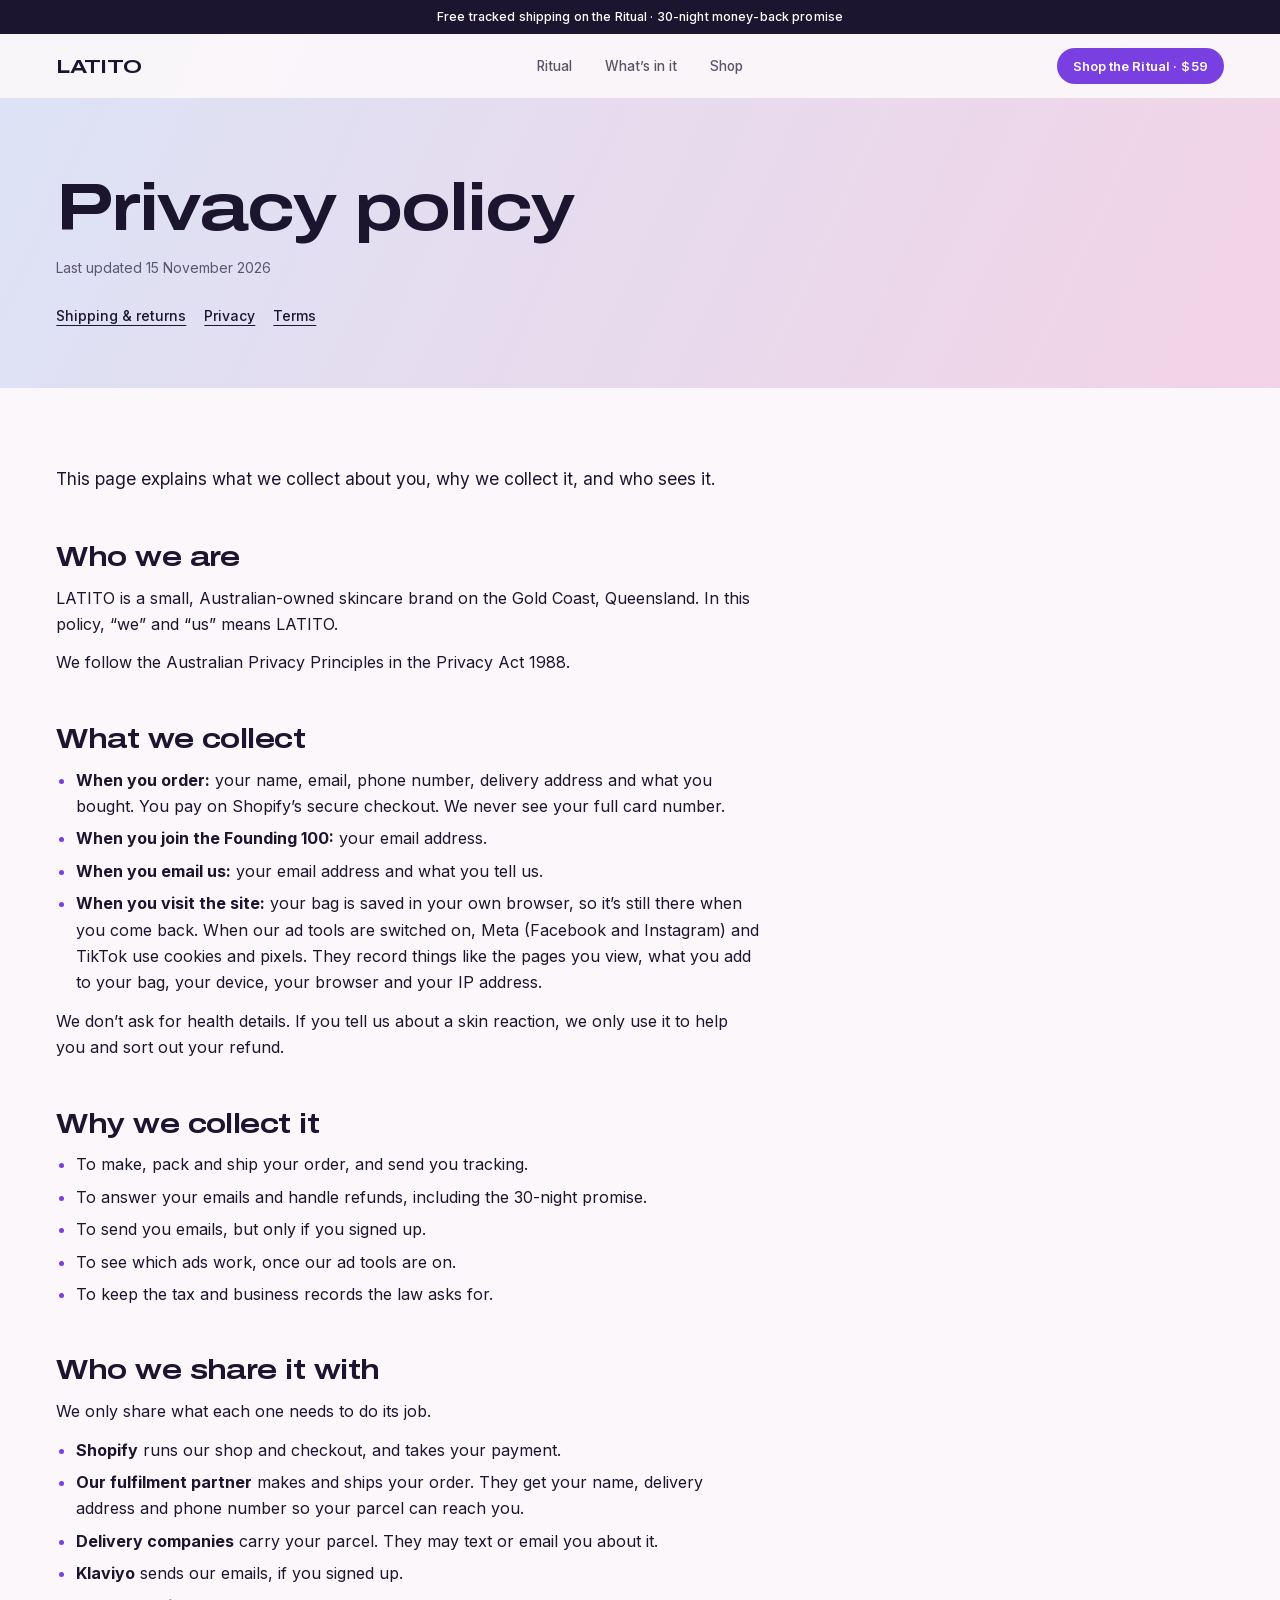
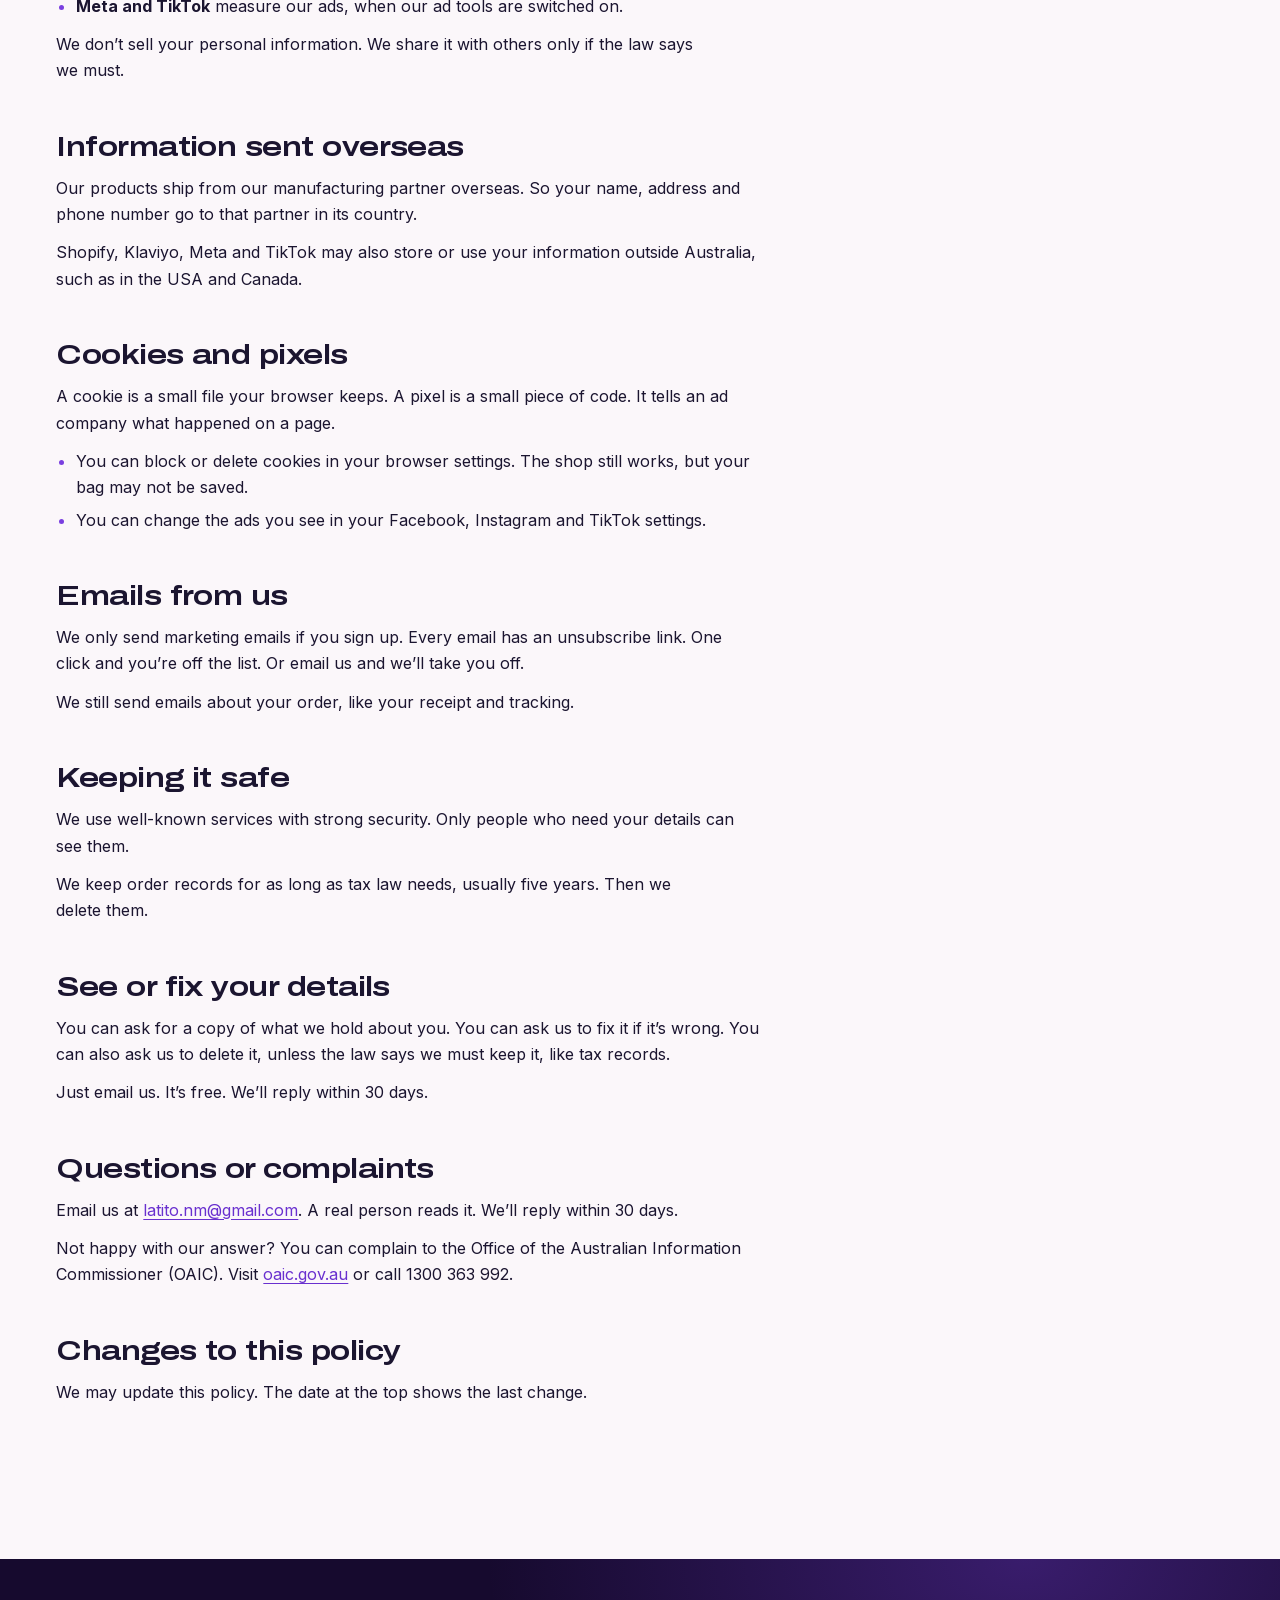
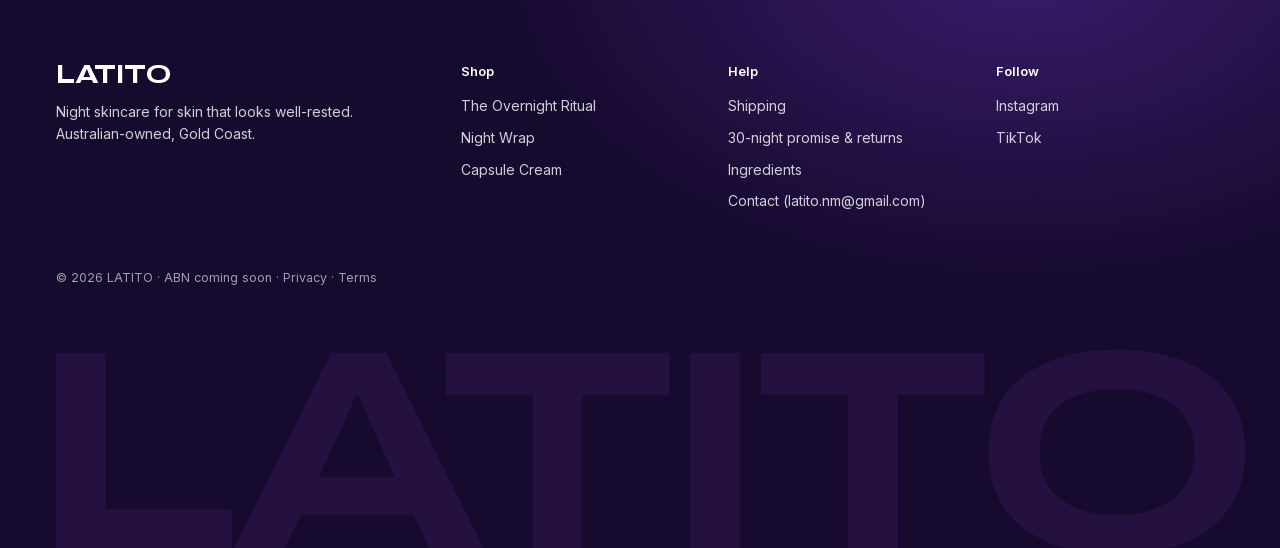
==== commit bef4c9bd: "New prices, mobile layout fixes, remove unbacked niacinamide claim - Night Wrap $32, Capsule Cream $" ====
--- a/privacy.html
+++ b/privacy.html
@@ -26,7 +26,7 @@
 <a class="skip" href="#main">Skip to content</a>
 
 <header class="hdr" data-theme="light">
-  <p class="announce"><span><span class="announce__l">Free tracked shipping on the Ritual · 30-night money-back promise</span></span></p>
+  <p class="announce"><span><span class="announce__l">Free tracked shipping on the Ritual · 30-night <span class="announce__m">money-back </span>promise</span></span></p>
   <nav class="nav" aria-label="Main">
     <a class="nav__brand" href="./">LATITO</a>
     <ul class="nav__links">
@@ -35,7 +35,7 @@
       <li><a href="./#shop">Shop</a></li>
     </ul>
     <div class="nav__end">
-    <a class="btn btn--sm nav__cta is-on" href="./#shop">Shop the Ritual · <span data-m="ritual">$49</span></a>
+    <a class="btn btn--sm nav__cta is-on" href="./#shop">Shop the Ritual · <span data-m="ritual">$59</span></a>
     </div>
   </nav>
 </header>
--- a/assets/css/styles.css
+++ b/assets/css/styles.css
@@ -68,6 +68,11 @@
 ::selection { background: var(--violet); color: #fff; }
 :focus-visible { outline: 2px solid var(--violet); outline-offset: 3px; border-radius: 6px; }
 .nw { white-space: nowrap; }
+h1, h2, h3 { text-wrap: balance; } /* no one-word last lines */
+p, li { text-wrap: pretty; }
+/* 44 px touch targets on small controls, no layout change */
+.tlink, .round--sm, .stepper button, .line__rm, .drawer__legal a, .foot__legal a, .faq__more a, .legal__nav a { position: relative; }
+.tlink::after, .nav__bag::after, .round--sm::after, .stepper button::after, .line__rm::after, .pop__x::after, .drawer__legal a::after, .foot__legal a::after, .faq__more a::after, .legal__nav a::after { content: ''; position: absolute; left: 50%; top: 50%; width: max(100%, 44px); height: max(100%, 44px); transform: translate(-50%, -50%); }
 .sr-only { position: absolute !important; width: 1px; height: 1px; padding: 0; margin: -1px; overflow: hidden; clip: rect(0 0 0 0); white-space: nowrap; border: 0; }
 .skip { position: fixed; left: 16px; top: 12px; z-index: 100; padding: 10px 16px; border-radius: 999px; background: var(--ink); color: #fff; text-decoration: none; transform: translateY(-160%); transition: transform .2s var(--ease-out); }
 .skip:focus { transform: none; }
@@ -77,6 +82,7 @@
 
 /* ---------- type ---------- */
 .display {
+  text-wrap: balance;
   font-family: var(--f-display);
   font-stretch: 125%;
   font-weight: 650;
@@ -130,6 +136,7 @@
 }
 .announce > span { min-width: 0; overflow: hidden; text-overflow: ellipsis; }
 .announce__x, .announce__s { display: none; }
+@media (max-width: 420px) { .announce__m { display: none; } } /* one line at 375 */
 .is-xmas .announce__x { display: inline; }
 .nav {
   position: relative;
@@ -143,7 +150,7 @@
 .hdr[data-theme="light"] .nav::before { opacity: .94; }
 .hdr[data-theme="plum"] .nav { color: #fff; }
 .hdr[data-theme="plum"] .nav::before { opacity: .92; background: var(--plum-0); }
-.nav__brand { justify-self: start; font: 700 19px/1 var(--f-display); font-stretch: 125%; letter-spacing: -.02em; text-decoration: none; }
+.nav__brand { justify-self: start; padding: 14px 0; font: 700 19px/1 var(--f-display); font-stretch: 125%; letter-spacing: -.02em; text-decoration: none; }
 .nav__links { display: flex; gap: clamp(18px, 2.6vw, 40px); }
 .nav__links a { position: relative; display: block; padding: 10px 0; font-size: 13.5px; font-weight: 500; text-decoration: none; opacity: .72; transition: opacity .2s ease; }
 .nav__links a::after { content: ''; position: absolute; left: 0; right: 0; bottom: 4px; height: 1.5px; background: currentColor; transform: scaleX(0); transform-origin: left; transition: transform .35s var(--ease-out); }
@@ -263,7 +270,7 @@
 .vs__total { margin-top: 6px; padding-top: 10px; border-top: 1px solid rgba(255, 255, 255, .18); font-size: 14.5px; color: rgba(255, 255, 255, .86); }
 .vs__total strong { color: #fff; font-weight: 700; }
 /* under the buy button: delivery date, promise seal, payment marks */
-.eta { margin-top: 12px; font-size: 13px; text-align: center; color: rgba(255, 255, 255, .78); text-wrap: balance; }
+.eta { margin-top: 12px; font-size: 14px; text-align: center; color: rgba(255, 255, 255, .78); text-wrap: balance; }
 .eta b { font-weight: 600; color: #fff; white-space: nowrap; }
 .promise { display: flex; align-items: center; justify-content: center; gap: 12px; margin-top: 14px; }
 .promise p { font-size: 14px; font-weight: 500; line-height: 1.4; max-width: 19em; text-wrap: balance; }
@@ -287,7 +294,7 @@
 .acc:last-child { border-bottom: 1px solid var(--line); }
 .shop .acc { border-color: rgba(255, 255, 255, .12); }
 .acc h3 { font: inherit; }
-.acc__btn { width: 100%; display: flex; align-items: center; justify-content: space-between; gap: 16px; padding: 16px 0; text-align: left; font-size: 15px; font-weight: 600; }
+.acc__btn { width: 100%; text-wrap: balance; display: flex; align-items: center; justify-content: space-between; gap: 16px; padding: 16px 0; text-align: left; font-size: 15px; font-weight: 600; }
 .acc__icon { position: relative; flex: none; width: 14px; height: 14px; }
 .acc__icon::before, .acc__icon::after { content: ''; position: absolute; left: 0; right: 0; top: 6.25px; height: 1.5px; border-radius: 2px; background: currentColor; transition: transform .3s var(--ease-out); }
 .acc__icon::after { transform: rotate(90deg); }
@@ -335,7 +342,7 @@
 .step:nth-child(3) { margin-top: clamp(0px, 12vw, 176px); }
 .step img { width: 100%; aspect-ratio: 4 / 5; object-fit: cover; border-radius: 24px; background: var(--blush-card); }
 .step__time { margin-top: 22px; font: 650 15px/1 var(--f-display); font-stretch: 125%; color: var(--violet); letter-spacing: -.01em; }
-.step__h { margin: 10px 0 10px; font: 650 clamp(22px, 1.9vw, 28px)/1.1 var(--f-display); font-stretch: 118%; letter-spacing: -.02em; }
+.step__h { text-wrap: balance; margin: 10px 0 10px; font: 650 clamp(22px, 1.9vw, 28px)/1.1 var(--f-display); font-stretch: 118%; letter-spacing: -.02em; }
 .step p:last-child { max-width: 28em; }
 .ritual__cta, .mid-cta { margin-top: clamp(48px, 5vw, 72px); }
 
@@ -375,7 +382,7 @@
 .gift__ticks { margin: 26px 0 34px; gap: 12px; }
 .gift__ticks li { font-size: 16px; color: var(--ink); }
 .gift__ticks li::before { top: 3px; }
-.gift__fine { margin-top: 18px; font-size: 13px; }
+.gift__fine { margin-top: 18px; font-size: 14px; }
 
 /* trust */
 .trust { background: var(--blush-card); }
@@ -466,6 +473,7 @@
   .sticky__p { flex: none; }
   .sticky__p s { color: rgba(255, 255, 255, .58); }
   .sticky__p strong { font-weight: 700; }
+  .sticky .btn { min-height: 44px; }
   .sticky__l2 { margin-top: 2px; font-size: 11px; color: rgba(255, 255, 255, .72); white-space: nowrap; overflow: hidden; text-overflow: ellipsis; }
 }
 @media (max-width: 374px) {
@@ -501,7 +509,7 @@
 .line__price { font-weight: 600; font-size: 14.5px; text-align: right; }
 .line__row { display: flex; align-items: center; gap: 14px; margin-top: 10px; }
 .stepper { display: inline-flex; align-items: center; border-radius: 999px; background: var(--paper); box-shadow: inset 0 0 0 1px var(--line); }
-.stepper button { width: 32px; height: 32px; display: grid; place-items: center; font-size: 16px; border-radius: 50%; transition: transform .16s var(--ease-out); }
+.stepper button { width: 36px; height: 36px; display: grid; place-items: center; font-size: 16px; border-radius: 50%; transition: transform .16s var(--ease-out); }
 .stepper button:active { transform: scale(.9); }
 .stepper output { min-width: 22px; text-align: center; font-size: 14px; font-weight: 600; }
 .line__rm { font-size: 12.5px; color: var(--ink-2); text-decoration: underline; text-underline-offset: 3px; }
@@ -513,7 +521,7 @@
 .upsell { margin-top: 16px; padding: 18px; border-radius: 18px; background: var(--blush-card); display: grid; grid-template-columns: 64px 1fr; gap: 14px; align-items: center; }
 .upsell img { width: 64px; height: 64px; border-radius: 12px; background: #fff; }
 .upsell p { font-size: 13.5px; line-height: 1.45; }
-.upsell .btn { grid-column: 1 / -1; min-height: 42px; background: var(--ink); }
+.upsell .btn { grid-column: 1 / -1; min-height: 44px; background: var(--ink); }
 @media (hover: hover) and (pointer: fine) { .upsell .btn:hover { background: var(--violet); } }
 .empty { padding: 32px 0; display: grid; gap: 20px; justify-items: start; font-size: 16px; }
 .drawer__foot { padding: 18px 24px 22px; background: #fff; box-shadow: 0 -1px 0 var(--line); }
@@ -523,7 +531,7 @@
 .drawer__note { min-height: 0; font-size: 13px; color: var(--violet); text-align: center; }
 .drawer__note:not(:empty) { margin-top: 10px; }
 .sum__save dt, .sum__save dd { color: var(--violet); font-weight: 600; }
-.drawer .eta { margin-top: 10px; color: var(--ink-2); }
+.drawer .eta { margin-top: 10px; font-size: 13px; color: var(--ink-2); } /* one line keeps the checkout foot compact */
 .drawer .eta b { color: var(--ink); }
 .drawer .afterpay { color: var(--ink-2); }
 .promise--sm { margin-top: 12px; gap: 10px; }
@@ -554,7 +562,7 @@
 .pop__form input:focus-visible { outline: 2px solid var(--violet); outline-offset: 1px; }
 .pop__form input[aria-invalid="true"] { box-shadow: inset 0 0 0 1.5px #C2185B; }
 .pop__err { font-size: 13px; color: #B0174F; min-height: 0; }
-.pop__no { display: block; margin: 8px auto 0; padding: 8px; font-size: 13px; color: var(--ink-2); text-decoration: underline; text-underline-offset: 3px; }
+.pop__no { display: block; margin: 4px auto 0; padding: 13px 16px; font-size: 13px; color: var(--ink-2); text-decoration: underline; text-underline-offset: 3px; }
 .pop__ok { padding: 4px 0 8px; }
 .pop__ok strong { color: var(--violet); }
 
@@ -571,6 +579,10 @@
 @media (max-width: 1024px) {
   .pcard { grid-template-columns: 1fr; }
   .pcard__info { padding: 8px 6px 8px; }
+  .pcard .panel { display: flex; flex-direction: column; } /* single column: pick + buy before the value stack */
+  .panel > .vs { order: 1; }
+  .panel > .ticks, .panel > .accs, .panel > .faq-hook { order: 2; }
+  .panel > .faq-hook { align-self: flex-start; }
   .why__head, .expect__grid, .faq__grid, .trust__grid, .gift__grid { grid-template-columns: 1fr; }
   .gift__img { order: -1; }
   .expect__head, .faq .h2 { position: static; }
@@ -586,8 +598,9 @@
   .is-xmas .announce__s { display: inline; }
   .nav { grid-template-columns: auto 1fr auto; gap: 12px; }
   .nav__brand { font-size: 17px; }
-  .nav__links { justify-content: center; gap: 14px; }
-  .nav__links a { font-size: 12.5px; }
+  .nav__links { justify-content: center; gap: 0; }
+  .nav__links a { padding: 13px 7px; font-size: 12.5px; }
+  .nav__links a::after { left: 7px; right: 7px; bottom: 7px; }
   .nav__bag { width: 36px; height: 36px; }
   .film { height: 350vh; height: 350lvh; }
   .film__still { object-position: 65% 50%; transform-origin: 65% 60%; }
@@ -598,16 +611,16 @@
   .beat__h + * { margin-top: 14px; }
   .beat__sub { font-size: 15px; max-width: 24em; }
   .beat__ctas { margin-top: 20px; gap: 12px 18px; }
-  .beat__trust { margin-top: 16px; font-size: 12px; color: var(--ink); }
+  .beat__trust { margin-top: 16px; font-size: 12px; color: var(--ink); } /* micro-trust: one line from 390 */
   .stats { grid-template-columns: repeat(3, minmax(0, 1fr)); gap: 12px; margin-top: 20px; }
   .stat__v { font-size: clamp(17px, 4.8vw, 22px); letter-spacing: -.035em; }
-  .stat dd { font-size: 12px; }
+  .stat dd { font-size: 14px; line-height: 1.4; }
   .beat--low .tlink { margin-top: 18px; }
   .film__cue { display: none; }
   .shop { border-radius: 24px 24px 0 0; padding-top: 72px; }
   .pcard { padding: 10px; border-radius: 24px; }
   .tabs { width: 100%; border-radius: 22px; }
-  .tab { flex: 1 1 auto; justify-content: center; padding: 0 12px; font-size: 13px; }
+  .tab { flex: 1 1 auto; justify-content: center; min-height: 44px; padding: 0 12px; font-size: 13px; }
   .nav__cta { display: none; }
   .pcard { gap: 12px; }
   .pcard__info { display: contents; }
@@ -619,13 +632,15 @@
   .gallery__thumbs .thumb { width: 44px; height: 44px; border-radius: 10px; opacity: .82; box-shadow: 0 0 0 1px rgba(255, 255, 255, .7), 0 2px 8px rgba(22, 10, 46, .18); }
   .gallery__thumbs .thumb[aria-pressed="true"] { opacity: 1; box-shadow: 0 0 0 2px #fff, 0 2px 10px rgba(22, 10, 46, .28); }
   .shop .eyebrow { margin-bottom: 8px; }
-  .panel__title { font-size: 30px; }
+  .panel__title { font-size: min(30px, calc((100vw - 72px) / 11.8)); } /* one line at 375 */
   .price { margin-top: 12px; }
   .panel__line { margin-top: 10px; font-size: 15px; }
   .vs { margin-top: 16px; padding: 12px 14px; }
-  .vs__rows li { padding: 4px 0; font-size: 13.5px; }
+  .vs__rows li { padding: 4px 0; }
   .vs__total { font-size: 14px; }
-  .qty { margin: 18px 0 12px; }
+  .qty { display: grid; grid-template-columns: 1fr 1fr; margin: 18px 0 12px; }
+  .pill:nth-of-type(3) { grid-column: 1 / -1; }
+  .pill > span { flex: 1; align-items: center; text-align: center; }
   .rail-nav { display: none; }
   .rail { grid-auto-columns: 78vw; gap: 14px; }
   .steps { grid-template-columns: 1fr; gap: 48px; }
@@ -637,9 +652,38 @@
   .final__bg { object-position: 64% 50%; }
   .foot__grid { grid-template-columns: 1fr 1fr; }
   .foot__col:last-child { grid-column: 1 / -1; }
+  .foot__col ul { gap: 0; }
+  .foot__col a { display: inline-block; min-width: 44px; padding: 13px 0; }
   .pop { left: 12px; right: 12px; width: auto; bottom: calc(12px + env(safe-area-inset-bottom)); }
   body.has-sticky .pop { bottom: calc(78px + env(safe-area-inset-bottom)); }
   .drawer__top, .ship, .drawer__body, .drawer__foot { padding-left: 18px; padding-right: 18px; }
+}
+
+/* landscape phones: copy from the top, two-column card */
+@media (min-width: 769px) and (max-height: 520px) and (orientation: landscape) {
+  .beat, .beat--low { justify-content: flex-start; padding-top: calc(var(--bar-h) + var(--nav-h) + 14px); padding-bottom: 16px; }
+  .beat__h { font-size: 32px; }
+  .beat__h + * { margin-top: 10px; }
+  .beat__ctas { margin-top: 14px; }
+  .beat__trust { margin-top: 10px; }
+  .stats { margin-top: 14px; }
+  .beat--low .tlink { margin-top: 12px; }
+  .film__cue { display: none; }
+  .shop { padding-top: 88px; }
+  .pcard { grid-template-columns: minmax(0, 1fr) minmax(0, 1fr); gap: 24px; }
+  .pcard__media { position: sticky; top: calc(var(--nav-h) + 12px); align-self: start; }
+  .gallery__main { aspect-ratio: 5 / 4; }
+  .tabs { margin-bottom: 18px; }
+  .panel__title { font-size: 28px; }
+}
+/* touch screens wider than a phone (tablets, landscape phones): 44 px targets */
+@media (min-width: 769px) and (pointer: coarse) {
+  .nav__links { gap: 10px; }
+  .nav__links a { padding: 12px 6px; }
+  .nav__links a::after { left: 6px; right: 6px; bottom: 6px; }
+  .tab { min-height: 44px; }
+  .foot__col ul { gap: 0; }
+  .foot__col a { display: inline-block; min-width: 44px; padding: 13px 0; }
 }
 
 /* ---------- reduced motion: no pin, no scrub ---------- */
